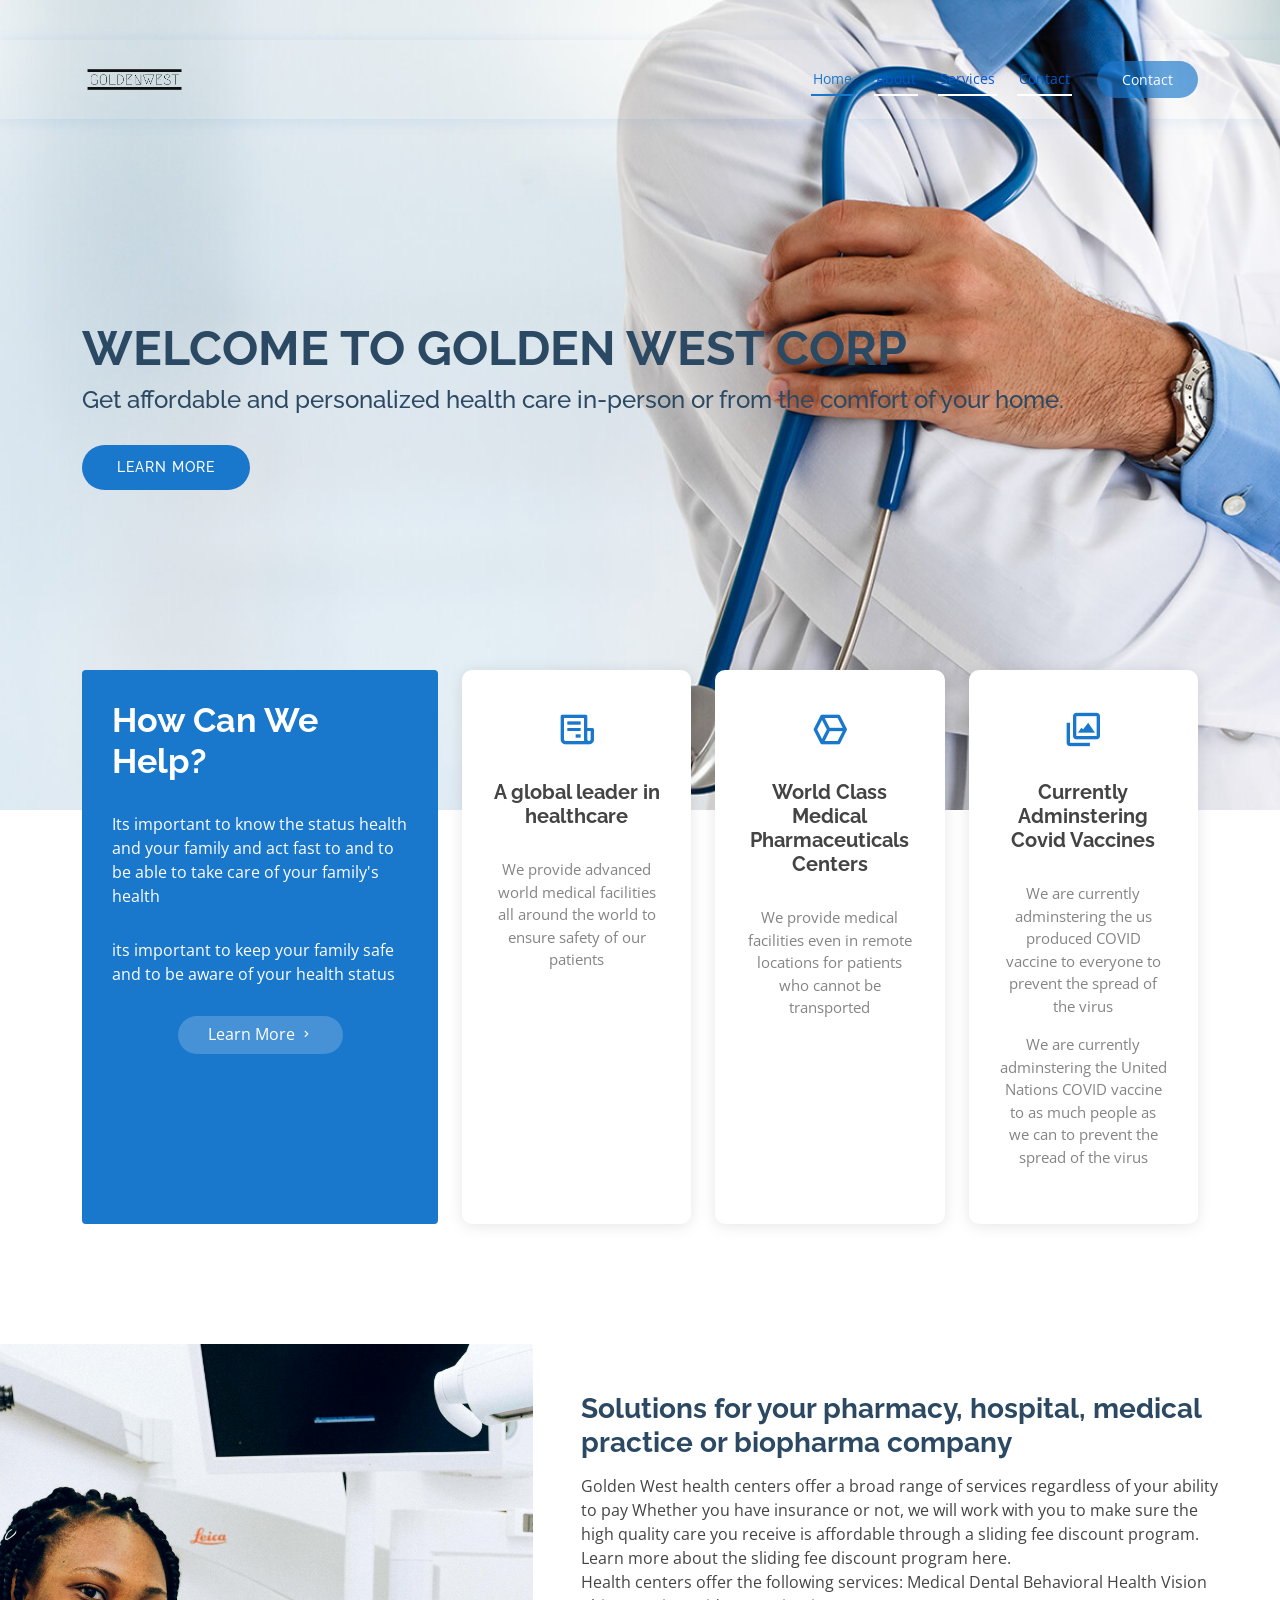
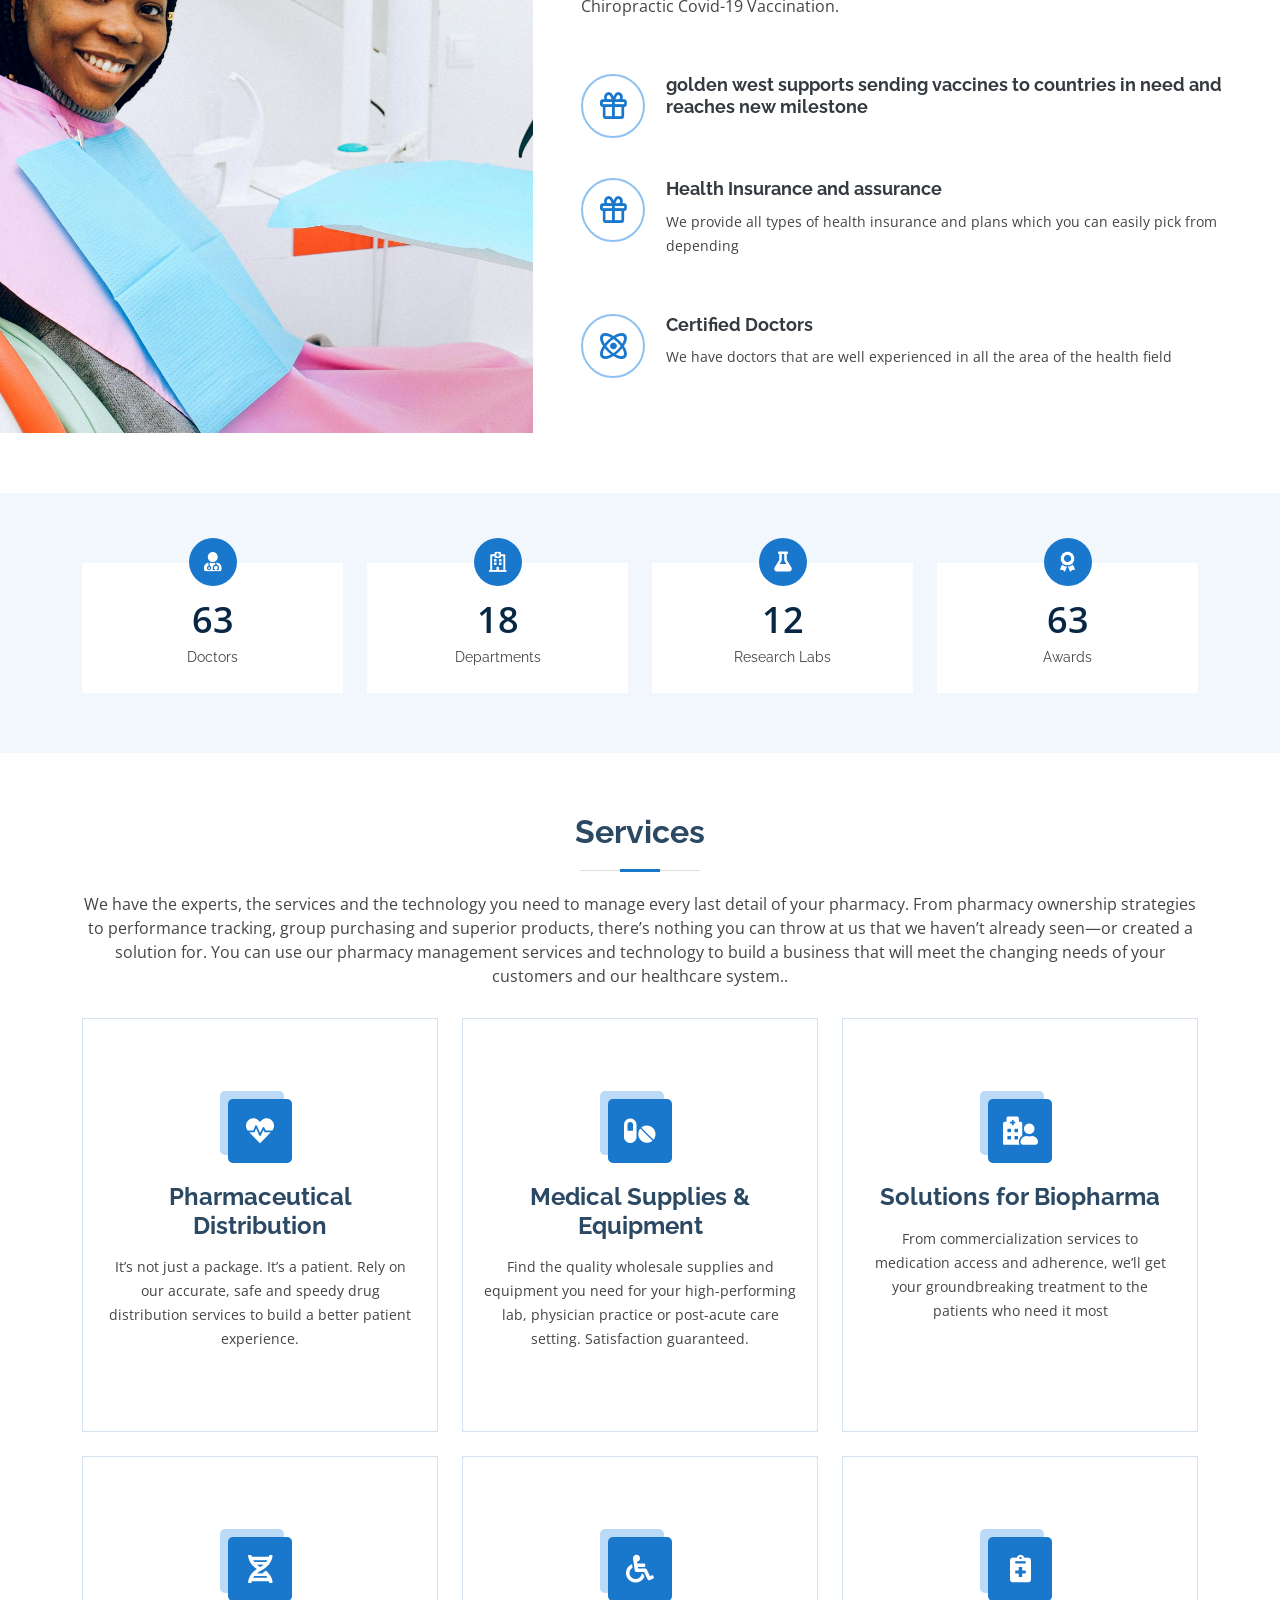
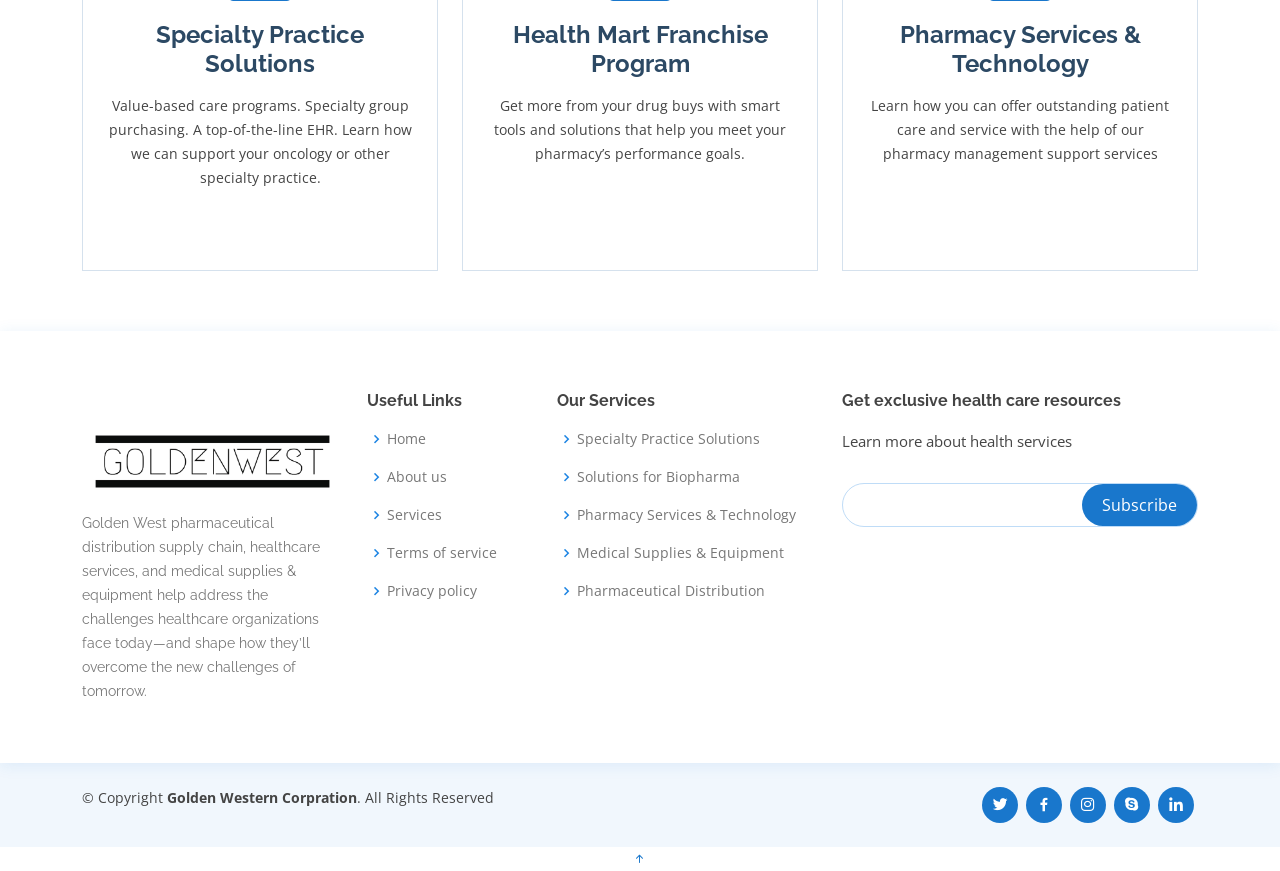
==== index.html @ 5a40429e "a" ====
<!DOCTYPE html>
<html lang="en">

<head>
  <meta charset="utf-8">
  <meta content="width=device-width, initial-scale=1.0" name="viewport">

  <title>Golden West | Medical Supplies, Pharmaceuticals & Healthcare</title>
  <meta content="Golden West Corp is a private medical hospital that aims to create the best and cost affordable health care services, healthcare company in the nation, serving more than 50% of U.S. hospitals and 20% of physicians. We deliver one-third of all medications used daily in North America with operations in more than 16 countries" name="description">
  <meta content="goldenwestcorp,hospital goldenwest corp,gold west corp,gold west" name="keywords">

  <!-- Favicons -->
  <link href="assets/img/favicon.png" rel="icon">
  <link href="assets/img/apple-touch-icon.png" rel="apple-touch-icon">

  <!-- Google Fonts -->
  <link href="https://fonts.googleapis.com/css?family=Open+Sans:300,300i,400,400i,600,600i,700,700i|Raleway:300,300i,400,400i,500,500i,600,600i,700,700i|Poppins:300,300i,400,400i,500,500i,600,600i,700,700i" rel="stylesheet">

  <!-- Vendor CSS Files -->
  <link href="assets/vendor/animate.css/animate.min.css" rel="stylesheet">
  <link href="assets/vendor/bootstrap/css/bootstrap.min.css" rel="stylesheet">
  <link href="assets/vendor/bootstrap-icons/bootstrap-icons.css" rel="stylesheet">
  <link href="assets/vendor/boxicons/css/boxicons.min.css" rel="stylesheet">
  <link href="assets/vendor/fontawesome-free/css/all.min.css" rel="stylesheet">
  <link href="assets/vendor/glightbox/css/glightbox.min.css" rel="stylesheet">
  <link href="assets/vendor/remixicon/remixicon.css" rel="stylesheet">
  <link href="assets/vendor/swiper/swiper-bundle.min.css" rel="stylesheet">
  <style>
    #hero {
      width: 100%;
      height: 90vh;
      background: url("assets/img/hero-bg.jpg") top center;
      background-size: cover;
      margin-bottom: -200px;
    }.about .video-box {
  background: url("assets/img/about.jpg") center center no-repeat;
  background-size: cover;
  min-height: 500px;
}
    </style>
  <!-- Template Main CSS File -->
  <link href="assets/css/style.css" rel="stylesheet">

</head>

<body>
  <!--Start of Tawk.to Script-->
  <script type="text/javascript">
  var Tawk_API=Tawk_API||{}, Tawk_LoadStart=new Date();
  (function(){
  var s1=document.createElement("script"),s0=document.getElementsByTagName("script")[0];
  s1.async=true;
  s1.src='https://embed.tawk.to/6123e7d6d6e7610a49b19a99/1fdq4393g';
  s1.charset='UTF-8';
  s1.setAttribute('crossorigin','*');
  s0.parentNode.insertBefore(s1,s0);
  })();
  </script>
  <!--End of Tawk.to Script-->
  <!-- ======= Top Bar ======= -->


  <!-- ======= Header ======= -->
  <header id="header" class="fixed-top">
    <div class="container d-flex align-items-center">

    <!--  <h4 class="logo me-auto"><a href="index.html">Golden West </a></h4>-->
      <!-- Uncomment below if you prefer to use an imagogo -->
      <a href="index.html" class="logo me-auto"><img src="4D89DC8F-3019-42F8-87A5-E3F0114E6C72.png" alt="" class="img-fluid"></a>

      <nav id="navbar" class="navbar order-last order-lg-0">
        <ul>
          <li><a class="nav-link scrollto active" href="./">Home</a></li>
          <li><a class="nav-link scrollto" href="about-western-health-care-center.html">About</a></li>
          <li><a class="nav-link scrollto" href="services-of-the-western-gold-west.html">Services</a></li>
          <li><a class="nav-link scrollto" href="departments-western-health-care-center copy.html">Contact</a></li>
        </ul>
        <i class="bi bi-list mobile-nav-toggle"></i>
      </nav><!-- .navbar -->

      <a href="./contact-western-health-care-center.html" class="appointment-btn"><span class="d-none d-md-inline">Contact</a>

    </div>
  </header><!-- End Header -->

  <!-- ======= Hero Section ======= -->
  <section id="hero" class="d-flex align-items-center" >
    <div class="container">
      <h1>Welcome to Golden West Corp </h1>
      <h2>Get affordable and personalized health care in-person or from the comfort of your home. </h2>
      <a href="./about-western-health-care-center.html" class="btn-get-started scrollto" >Learn More </a>
    </div>
  </section><!-- End Hero -->

  <main id="main"> 

    <!-- ======= Why Us Section ======= -->
   <section id="why-us" class="why-us">
      <div class="container">

        <div class="row">
          <div class="col-lg-4 d-flex align-items-stretch">
            <div class="content">
              <h3>How Can We Help?</h3>
              <p>
                Its important to know the status health  and your family and act fast to and to be able to take care of your family's health 
              </p>

its important to keep your family safe and to be aware of your health status               </p>
               <div class="text-center">
                <a href="./contact-western-health-care-center.html" class="more-btn">Learn More <i class="bx bx-chevron-right"></i></a>
              </div>
            </div>
          </div>
          <div class="col-lg-8 d-flex align-items-stretch">
            <div class="icon-boxes d-flex flex-column justify-content-center">
              <div class="row">
                <div class="col-xl-4 d-flex align-items-stretch">
                  <div class="icon-box mt-4 mt-xl-0">
                    <i class="bx bx-receipt"></i>
                    <h4>A global leader in healthcare</h4>
                    <p>We provide advanced world medical facilities all around the world to ensure safety of our patients  </p>
                  </div>
                </div>
                <div class="col-xl-4 d-flex align-items-stretch">
                  <div class="icon-box mt-4 mt-xl-0">
                    <i class="bx bx-cube-alt"></i>
                    <h4>World Class Medical Pharmaceuticals Centers </h4>
                    <p>We provide medical facilities even in remote locations for patients who cannot be transported</p>
                  </div>
                </div>
                <div class="col-xl-4 d-flex align-items-stretch">
                  <div class="icon-box mt-4 mt-xl-0">
                    <i class="bx bx-images"></i>
                    <h4>Currently Adminstering Covid Vaccines </h4>

                     <p>We are currently adminstering the us produced COVID vaccine to everyone to prevent the spread of the virus  </p>

                    <p>We are currently adminstering the United Nations COVID vaccine to as much people as we can to prevent the spread of the virus  </p>
                   </div>
                </div>
              </div>
            </div><!-- End .content-->
          </div>
        </div>

      </div>
    </section> <!-- End Why Us Section -->

    <!-- ======= About Section ======= -->
    <section id="about" class="about">
      <div class="container-fluid">

        <div class="row">
          <div class="col-xl-5 col-lg-6 video-box d-flex justify-content-center align-items-stretch position-relative">

          </div>

          <div class="col-xl-7 col-lg-6 icon-boxes d-flex flex-column align-items-stretch justify-content-center py-5 px-lg-5">
            <h3>Solutions for your pharmacy, hospital, medical practice or biopharma company</h3>
            <p>Golden West health centers offer a broad range of services regardless of your ability to pay

Whether you have insurance or not, we will work with you to make sure the high quality care 
you receive is affordable through a sliding fee discount program.
 Learn more about the sliding fee discount program here.<br>
Health centers offer the following services:
Medical
Dental 
Behavioral Health
Vision
Chiropractic 
Covid-19 Vaccination.</p>

            <div class="icon-box">
              <div class="icon"><i class="bx bx-gift"></i></div>
              <h4 class="title"><a href="">golden west supports sending vaccines to countries in need and reaches new milestone
              </a></h4>
              <p class="description"></p>
            </div>

            <div class="icon-box">
              <div class="icon"><i class="bx bx-gift"></i></div>
              <h4 class="title"><a href="">Health Insurance and assurance </a></h4>
              <p class="description">We provide all types of health insurance and plans which you can easily pick from depending  </p>
            </div>

            <div class="icon-box">
              <div class="icon"><i class="bx bx-atom"></i></div>
              <h4 class="title"><a href="">Certified Doctors </a></h4>
              <p class="description">We have  doctors that are well experienced in all the area of the health field 
              </p>
            </div>

          </div>
        </div>

      </div>
    </section><!-- End About Section -->

    <!-- ======= Counts Section ======= -->
    <section id="counts" class="counts">
      <div class="container">
  
        <div class="row">
  
          <div class="col-lg-3 col-md-6">
            <div class="count-box">
              <i class="fas fa-user-md"></i>
              <span data-purecounter-start="0" data-purecounter-end="85" data-purecounter-duration="1" class="purecounter"></span>
              <p>Doctors</p>
            </div>
          </div>
  
          <div class="col-lg-3 col-md-6 mt-5 mt-md-0">
            <div class="count-box">
              <i class="far fa-hospital"></i>
              <span data-purecounter-start="0" data-purecounter-end="18" data-purecounter-duration="1" class="purecounter"></span>
              <p>Departments</p>
            </div>
          </div>
  
          <div class="col-lg-3 col-md-6 mt-5 mt-lg-0">
            <div class="count-box">
              <i class="fas fa-flask"></i>
              <span data-purecounter-start="0" data-purecounter-end="12" data-purecounter-duration="1" class="purecounter"></span>
              <p>Research Labs</p>
            </div>
          </div>
  
          <div class="col-lg-3 col-md-6 mt-5 mt-lg-0">
            <div class="count-box">
              <i class="fas fa-award"></i>
              <span data-purecounter-start="0" data-purecounter-end="150" data-purecounter-duration="1" class="purecounter"></span>
              <p>Awards</p>
            </div>
          </div>
  
        </div>
  
      </div>
    </section><!-- End Counts Section -->
  
    <!-- ======= Services Section ======= -->
    <section id="services" class="services">
      <div class="container">
  
        <div class="section-title">
          <h2>Services</h2>
          <p>We have the experts, the services and the technology you need to manage every last detail of your pharmacy. From pharmacy ownership strategies to performance tracking, group purchasing and superior products, there’s nothing you can throw at us that we haven’t already seen—or created a solution for.
  
  You can use our pharmacy management services and technology to build a business that will meet the changing needs of your customers and our healthcare system..</p>
        </div>
  
        <div class="row">
          <div class="col-lg-4 col-md-6 d-flex align-items-stretch">
            <div class="icon-box">
              <div class="icon"><i class="fas fa-heartbeat"></i></div>
              <h4><a href="">Pharmaceutical Distribution</a></h4>
              <p>It’s not just a package. It’s a patient. Rely on our accurate, safe and speedy drug distribution services to build a better patient experience.</p>
            </div>
          </div>
  
          <div class="col-lg-4 col-md-6 d-flex align-items-stretch mt-4 mt-md-0">
            <div class="icon-box">
              <div class="icon"><i class="fas fa-pills"></i></div>
              <h4><a href="">Medical Supplies & Equipment</a></h4>
              <p>Find the quality wholesale supplies and equipment you need for your high-performing lab, physician practice or post-acute care setting. Satisfaction guaranteed.</p>
            </div>
          </div>
  
          <div class="col-lg-4 col-md-6 d-flex align-items-stretch mt-4 mt-lg-0">
            <div class="icon-box">
              <div class="icon"><i class="fas fa-hospital-user"></i></div>
              <h4><a href="">Solutions for Biopharma
              </a></h4>
              <p>From commercialization services to medication access and adherence, we’ll get your groundbreaking treatment to the patients who need it most</p>
            </div>
          </div>
  
          <div class="col-lg-4 col-md-6 d-flex align-items-stretch mt-4">
            <div class="icon-box">
              <div class="icon"><i class="fas fa-dna"></i></div>
              <h4><a href="">Specialty Practice Solutions</a></h4>
              <p>Value-based care programs. Specialty group purchasing. A top-of-the-line EHR. Learn how we can support your oncology or other specialty practice.</p>
            </div>
          </div>
  
          <div class="col-lg-4 col-md-6 d-flex align-items-stretch mt-4">
            <div class="icon-box">
              <div class="icon"><i class="fas fa-wheelchair"></i></div>
              <h4><a href="">Health Mart Franchise Program</a></h4>
              <p>Get more from your drug buys with smart tools and solutions that help you meet your pharmacy’s performance goals.</p>
            </div>
          </div>
  
          <div class="col-lg-4 col-md-6 d-flex align-items-stretch mt-4">
            <div class="icon-box">
              <div class="icon"><i class="fas fa-notes-medical"></i></div>
              <h4><a href="">Pharmacy Services & Technology</a></h4>
              <p>Learn how you can offer outstanding patient care and service with the help of our pharmacy management support services</p>
            </div>
          </div>
  
        </div>
  
      </div>
    </section>


  </main><!-- End #main -->

  <footer id="footer">

    <div class="footer-top">
      <div class="container">
        <div class="row">

          <div class="col-lg-3 col-md-6 footer-contact">
             <img src="assets/img/logo.png" alt="" class="img-fluid">

            <img src="./assets/img/favicon.png" alt="" class="img-fluid">

             <p>
             Golden West pharmaceutical distribution supply chain, healthcare services, and medical supplies & equipment help address the challenges healthcare organizations face today—and shape how they’ll overcome the new challenges of tomorrow.
            </p>
          </div>

          <div class="col-lg-2 col-md-6 footer-links">
            <h4>Useful Links</h4>
            <ul>
              <li><i class="bx bx-chevron-right"></i> <a>Home</a></li>
              <li><i class="bx bx-chevron-right"></i> <a >About us</a></li>
              <li><i class="bx bx-chevron-right"></i> <a>Services</a></li>
              <li><i class="bx bx-chevron-right"></i> <a
                > Terms of service</a></li>
              <li><i class="bx bx-chevron-right"></i> <a >Privacy policy</a></li>
            </ul>
          </div>

          <div class="col-lg-3 col-md-6 footer-links">
            <h4>Our Services</h4>
            <ul>
              <li><i class="bx bx-chevron-right"></i> <a >Specialty Practice Solutions</a></li>
              <li><i class="bx bx-chevron-right"></i> <a >Solutions for Biopharma</a></li>
              <li><i class="bx bx-chevron-right"></i> <a >Pharmacy Services & Technology</a></li>
              <li><i class="bx bx-chevron-right"></i> <a>Medical Supplies & Equipment</a></li>
              <li><i class="bx bx-chevron-right"></i> <a >Pharmaceutical Distribution</a></li>
            </ul>
          </div>

          <div class="col-lg-4 col-md-6 footer-newsletter">
            <h4>Get exclusive health care resources </h4>
            <p>Learn more about health services </p>
            <form action="" method="post">
              <input type="email" name="email"><input type="submit" value="Subscribe">
            </form>
          </div>

        </div>
      </div>
    </div>

    <div class="container d-md-flex py-4">

      <div class="me-md-auto text-center text-md-start">
        <div class="copyright">
          &copy; Copyright <strong><span>Golden Western Corpration</span></strong>. All Rights Reserved
        </div>
        <div class="credits">

        </div>
      </div>
      <div class="social-links text-center text-md-right pt-3 pt-md-0">
        <a href="#" class="twitter"><i class="bx bxl-twitter"></i></a>
        <a href="#" class="facebook"><i class="bx bxl-facebook"></i></a>
        <a href="#" class="instagram"><i class="bx bxl-instagram"></i></a>
        <a href="#" class="google-plus"><i class="bx bxl-skype"></i></a>
        <a href="#" class="linkedin"><i class="bx bxl-linkedin"></i></a>
      </div>
    </div>
  </footer><!-- End Footer -->

  <div id="preloader"></div>
  <a href="#" class="back-to-top d-flex align-items-center justify-content-center"><i class="bi bi-arrow-up-short"></i></a>

  <!-- Vendor JS Files -->
  <script src="assets/vendor/bootstrap/js/bootstrap.bundle.min.js"></script>
  <script src="assets/vendor/glightbox/js/glightbox.min.js"></script>
  <script src="assets/vendor/php-email-form/validate.js"></script>
  <script src="assets/vendor/purecounter/purecounter.js"></script>
  <script src="assets/vendor/swiper/swiper-bundle.min.js"></script>

  <!-- Template Main JS File -->
  <script src="assets/js/main.js"></script>

</body>

</html>
---- assets/css/style.css ----
/**
* Template Name: Medilab - v4.3.0
* Template URL: https://bootstrapmade.com/medilab-free-medical-bootstrap-theme/
* Author: BootstrapMade.com
* License: https://bootstrapmade.com/license/
*/

/*--------------------------------------------------------------
# General
--------------------------------------------------------------*/
body {
  font-family: "Open Sans", sans-serif;
  color: #444444;
}

a {
  color: #1977cc;
  text-decoration: none;
}

a:hover {
  color: #3291e6;
  text-decoration: none;
}

h1, h2, h3, h4, h5, h6 {
  font-family: "Raleway", sans-serif;
}

/*--------------------------------------------------------------
# Preloader
--------------------------------------------------------------*/
#preloader {
  position: fixed;
  top: 0;
  left: 0;
  right: 0;
  bottom: 0;
  z-index: 9999;
  overflow: hidden;
  background: #fff;
}

#preloader:before {
  content: "";
  position: fixed;
  top: calc(50% - 30px);
  left: calc(50% - 30px);
  border: 6px solid #1977cc;
  border-top-color: #d1e6f9;
  border-radius: 50%;
  width: 60px;
  height: 60px;
  -webkit-animation: animate-preloader 1s linear infinite;
  animation: animate-preloader 1s linear infinite;
}

@-webkit-keyframes animate-preloader {
  0% {
    transform: rotate(0deg);
  }
  100% {
    transform: rotate(360deg);
  }
}

@keyframes animate-preloader {
  0% {
    transform: rotate(0deg);
  }
  100% {
    transform: rotate(360deg);
  }
}

/*--------------------------------------------------------------
# Back to top button
--------------------------------------------------------------*/

/*--------------------------------------------------------------
# Top Bar
--------------------------------------------------------------*/
#topbar {
  background: rgb(255, 255, 255);
  height: 40px;
  font-size: 14px;
  transition: all 0.5s;
  z-index: 996;
}

#topbar.topbar-scrolled {
  top: -40px;
}

#topbar .contact-info a {
  line-height: 1;
  color: #444444;
  transition: 0.3s;
}

#topbar .contact-info a:hover {
  color: #1977cc;
}

#topbar .contact-info i {
  color: #1977cc;
  padding-right: 4px;
  margin-left: 15px;
  line-height: 0;
}

#topbar .contact-info i:first-child {
  margin-left: 0;
}

#topbar .social-links a {
  color: #437099;
  padding-left: 15px;
  display: inline-block;
  line-height: 1px;
  transition: 0.3s;
}

#topbar .social-links a:hover {
  color: #1977cc;
}

#topbar .social-links a:first-child {
  border-left: 0;
}

/*--------------------------------------------------------------
# Header
--------------------------------------------------------------*/
#header {
  background: #fff0;
  transition: all 0.5s;
  z-index: 997;
  padding: 15px 0;
  top: 40px;
  box-shadow: 0px 2px 15px rgba(25, 119, 204, 0.1);
}

#header.header-scrolled {
  top: 0;
}

#header .logo {
  font-size: 30px;
  margin: 0;
  padding: 0;
  line-height: 1;
  font-weight: 700;
  letter-spacing: 0.5px;
  font-family: "Poppins", sans-serif;
}

#header .logo a {
  color: #fafbfd;
  font-family: ui-sans-serif;4;
}


#header .logo img {
  max-height: 40px;
}

/**
* App



ointment Button *
*/
.appointment-btn {
  margin-left: 25px;
  background: #1977cca8;
  color: #fff;
  border-radius: 50px;
  padding: 8px 25px;
  white-space: nowrap;
  transition: 0.3s;
  font-size: 14px;
  display: inline-block;
}

.appointment-btn:hover {
  background: #166ab5;
  color: #fff;
}

@media (max-width: 768px) {
  .appointment-btn {
    margin: 0 15px 0 0;
    padding: 18px 27px;
    display: none;
  }
}

/*--------------------------------------------------------------
# Navigation Menu
--------------------------------------------------------------*/
/**
* Desktop Navigation 
*/
.navbar {
  padding: 0;
}

.navbar ul {
  margin: 0;
  padding: 0;
  display: flex;
  list-style: none;
  align-items: center;
}

.navbar li {
  position: relative;
}

.navbar > ul > li {
  position: relative;
  white-space: nowrap;
  padding: 8px 0 8px 20px;
}

.navbar a, .navbar a:focus {
  display: flex;
  align-items: center;
  justify-content: space-between;
  font-size: 14px;
  color: #0a58ca;
  white-space: nowrap;
  transition: 0.3s;
  border-bottom: 2px solid #fff;
  padding: 5px 2px;
}

.navbar a i, .navbar a:focus i {
  font-size: 12px;
  line-height: 0;
  margin-left: 5px;
}

.navbar a:hover, .navbar .active, .navbar .active:focus, .navbar li:hover > a {
  color: #1977cc;
  border-color: #1977cc;
}

.navbar .dropdown ul {
  display: block;
  position: absolute;
  left: 20px;
  top: calc(100% + 30px);
  margin: 0;
  padding: 10px 0;
  z-index: 99;
  opacity: 0;
  visibility: hidden;
  background: #fff;
  box-shadow: 0px 0px 30px rgba(127, 137, 161, 0.25);
  transition: 0.3s;
}

.navbar .dropdown ul li {
  min-width: 200px;
}

.navbar .dropdown ul a {
  padding: 10px 20px;
  font-size: 14px;
  font-weight: 500;
  text-transform: none;
  color: #082744;
  border: none;
}

.navbar .dropdown ul a i {
  font-size: 12px;
}

.navbar .dropdown ul a:hover, .navbar .dropdown ul .active:hover, .navbar .dropdown ul li:hover > a {
  color: #1977cc;
}

.navbar .dropdown:hover > ul {
  opacity: 1;
  top: 100%;
  visibility: visible;
}

.navbar .dropdown .dropdown ul {
  top: 0;
  left: calc(100% - 30px);
  visibility: hidden;
}

.navbar .dropdown .dropdown:hover > ul {
  opacity: 1;
  top: 0;
  left: 100%;
  visibility: visible;
}

@media (max-width: 1366px) {
  .navbar .dropdown .dropdown ul {
    left: -90%;
  }
  .navbar .dropdown .dropdown:hover > ul {
    left: -100%;
  }
}

/**
* Mobile Navigation 
*/
.mobile-nav-toggle {
  color: #ffffff;
  font-size: 28px;
  cursor: pointer;
  display: none;
  line-height: 0;
  transition: 0.5s;
}

.mobile-nav-toggle.bi-x {
  color: #fff;
}

@media (max-width: 991px) {
  .mobile-nav-toggle {
    display: block;
  }
  .navbar ul {
    display: none;
  }
}

.navbar-mobile {
  position: fixed;
  overflow: hidden;
  top: 0;
  right: 0;
  left: 0;
  bottom: 0;
  background: rgba(28, 47, 65, 0.9);
  transition: 0.3s;
  z-index: 999;
}

.navbar-mobile .mobile-nav-toggle {
  position: absolute;
  top: 15px;
  right: 15px;
}

.navbar-mobile ul {
  display: block;
  position: absolute;
  top: 55px;
  right: 15px;
  bottom: 15px;
  left: 15px;
  padding: 10px 0;
  background-color: #fff;
  overflow-y: auto;
  transition: 0.3s;
}

.navbar-mobile > ul > li {
  padding: 0;
}

.navbar-mobile a {
  padding: 10px 20px;
  font-size: 15px;
  color: #2c4964;
  border: none;
}

.navbar-mobile a:hover, .navbar-mobile .active, .navbar-mobile li:hover > a {
  color: #1977cc;
}

.navbar-mobile .getstarted {
  margin: 15px;
}

.navbar-mobile .dropdown ul {
  position: static;
  display: none;
  margin: 10px 20px;
  padding: 10px 0;
  z-index: 99;
  opacity: 1;
  visibility: visible;
  background: #fff;
  box-shadow: 0px 0px 30px rgba(127, 137, 161, 0.25);
}

.navbar-mobile .dropdown ul li {
  min-width: 200px;
}

.navbar-mobile .dropdown ul a {
  padding: 10px 20px;
}

.navbar-mobile .dropdown ul a i {
  font-size: 12px;
}

.navbar-mobile .dropdown ul a:hover, .navbar-mobile .dropdown ul .active:hover, .navbar-mobile .dropdown ul li:hover > a {
  color: #1977cc;
}

.navbar-mobile .dropdown > .dropdown-active {
  display: block;
}

/*--------------------------------------------------------------
# Hero Section
--------------------------------------------------------------*/

#hero .container {
  position: relative;
}

#hero h1 {
  margin: 0;
  font-size: 48px;
  font-weight: 700;
  line-height: 56px;
  text-transform: uppercase;
  color: #2c4964;
}

#hero h2 {
  color: #2c4964;
  margin: 10px 0 0 0;
  font-size: 24px;
}

#hero .btn-get-started {
  font-family: "Raleway", sans-serif;
  text-transform: uppercase;
  font-weight: 500;
  font-size: 14px;
  letter-spacing: 1px;
  display: inline-block;
  padding: 12px 35px;
  margin-top: 30px;
  border-radius: 50px;
  transition: 0.5s;
  color: #fff;
  background: #1977cc;
}

#hero .btn-get-started:hover {
  background: #3291e6;
}

@media (min-width: 1024px) {
  #hero {
    background-attachment: fixed;
  }
}

@media (max-width: 992px) {
  #hero {
    margin-bottom: 0;
    height: 100vh;
  }
  #hero .container {
    padding-bottom: 63px;
  }
  #hero h1 {
    font-size: 28px;
    line-height: 36px;
  }
  #hero h2 {
    font-size: 18px;
    line-height: 24px;
    margin-bottom: 30px;
  }
}

@media (max-height: 600px) {
  #hero {
    height: 110vh;
  }
}

/*--------------------------------------------------------------
# Sections General
--------------------------------------------------------------*/
section {
  padding: 60px 0;
  overflow: hidden;
}

.section-bg {
  background-color: #f1f7fd;
}

.section-title {
  text-align: center;
  padding-bottom: 30px;
}

.section-title h2 {
  font-size: 32px;
  font-weight: bold;
  margin-bottom: 20px;
  padding-bottom: 20px;
  position: relative;
  color: #2c4964;
}

.section-title h2::before {
  content: '';
  position: absolute;
  display: block;
  width: 120px;
  height: 1px;
  background: #ddd;
  bottom: 1px;
  left: calc(50% - 60px);
}

.section-title h2::after {
  content: '';
  position: absolute;
  display: block;
  width: 40px;
  height: 3px;
  background: #1977cc;
  bottom: 0;
  left: calc(50% - 20px);
}

.section-title p {
  margin-bottom: 0;
}

/*--------------------------------------------------------------
# Breadcrumbs
--------------------------------------------------------------*/
.breadcrumbs {
  padding: 20px 0;
  background-color: #f1f7fd;
  min-height: 40px;
  margin-top: 120px;
}

@media (max-width: 992px) {
  .breadcrumbs {
    margin-top: 63px;
  }
}

.breadcrumbs h2 {
  font-size: 24px;
  font-weight: 300;
  margin: 0;
}

@media (max-width: 992px) {
  .breadcrumbs h2 {
    margin: 0 0 10px 0;
  }
}

.breadcrumbs ol {
  display: flex;
  flex-wrap: wrap;
  list-style: none;
  padding: 0;
  margin: 0;
  font-size: 14px;
}

.breadcrumbs ol li + li {
  padding-left: 10px;
}

.breadcrumbs ol li + li::before {
  display: inline-block;
  padding-right: 10px;
  color: #6c757d;
  content: "/";
}

@media (max-width: 768px) {
  .breadcrumbs .d-flex {
    display: block !important;
  }
  .breadcrumbs ol {
    display: block;
  }
  .breadcrumbs ol li {
    display: inline-block;
  }
}

/*--------------------------------------------------------------
# Why Us
--------------------------------------------------------------*/
.why-us .content {
  padding: 30px;
  background: #1977cc;
  border-radius: 4px;
  color: #fff;
}

.why-us .content h3 {
  font-weight: 700;
  font-size: 34px;
  margin-bottom: 30px;
}

.why-us .content p {
  margin-bottom: 30px;
}

.why-us .content .more-btn {
  display: inline-block;
  background: rgba(255, 255, 255, 0.2);
  padding: 6px 30px 8px 30px;
  color: #fff;
  border-radius: 50px;
  transition: all ease-in-out 0.4s;
}

.why-us .content .more-btn i {
  font-size: 14px;
}

.why-us .content .more-btn:hover {
  color: #1977cc;
  background: #fff;
}

.why-us .icon-boxes .icon-box {
  text-align: center;
  border-radius: 10px;
  background: #fff;
  box-shadow: 0px 2px 15px rgba(0, 0, 0, 0.1);
  padding: 40px 30px;
  width: 100%;
}

.why-us .icon-boxes .icon-box i {
  font-size: 40px;
  color: #1977cc;
  margin-bottom: 30px;
}

.why-us .icon-boxes .icon-box h4 {
  font-size: 20px;
  font-weight: 700;
  margin: 0 0 30px 0;
}

.why-us .icon-boxes .icon-box p {
  font-size: 15px;
  color: #848484;
}

/*--------------------------------------------------------------
# About
--------------------------------------------------------------*/
.about .icon-boxes h4 {
  font-size: 18px;
  color: #4b7dab;
  margin-bottom: 15px;
}

.about .icon-boxes h3 {
  font-size: 28px;
  font-weight: 700;
  color: #2c4964;
  margin-bottom: 15px;
}

.about .icon-box {
  margin-top: 40px;
}

.about .icon-box .icon {
  float: left;
  display: flex;
  align-items: center;
  justify-content: center;
  width: 64px;
  height: 64px;
  border: 2px solid #8dc2f1;
  border-radius: 50px;
  transition: 0.5s;
}

.about .icon-box .icon i {
  color: #1977cc;
  font-size: 32px;
}

.about .icon-box:hover .icon {
  background: #1977cc;
  border-color: #1977cc;
}

.about .icon-box:hover .icon i {
  color: #fff;
}

.about .icon-box .title {
  margin-left: 85px;
  font-weight: 700;
  margin-bottom: 10px;
  font-size: 18px;
}

.about .icon-box .title a {
  color: #343a40;
  transition: 0.3s;
}

.about .icon-box .title a:hover {
  color: #1977cc;
}

.about .icon-box .description {
  margin-left: 85px;
  line-height: 24px;
  font-size: 14px;
}

.about .video-box {
  background: url("../img/about.jpg") center center no-repeat;
  background-size: cover;
  min-height: 500px;
}

.about .play-btn {
  width: 94px;
  height: 94px;
  background: radial-gradient(#1977cc 50%, rgba(25, 119, 204, 0.4) 52%);
  border-radius: 50%;
  display: block;
  position: absolute;
  left: calc(50% - 47px);
  top: calc(50% - 47px);
  overflow: hidden;
}

.about .play-btn::after {
  content: '';
  position: absolute;
  left: 50%;
  top: 50%;
  transform: translateX(-40%) translateY(-50%);
  width: 0;
  height: 0;
  border-top: 10px solid transparent;
  border-bottom: 10px solid transparent;
  border-left: 15px solid #fff;
  z-index: 100;
  transition: all 400ms cubic-bezier(0.55, 0.055, 0.675, 0.19);
}

.about .play-btn::before {
  content: '';
  position: absolute;
  width: 120px;
  height: 120px;
  -webkit-animation-delay: 0s;
  animation-delay: 0s;
  -webkit-animation: pulsate-btn 2s;
  animation: pulsate-btn 2s;
  -webkit-animation-direction: forwards;
  animation-direction: forwards;
  -webkit-animation-iteration-count: infinite;
  animation-iteration-count: infinite;
  -webkit-animation-timing-function: steps;
  animation-timing-function: steps;
  opacity: 1;
  border-radius: 50%;
  border: 5px solid rgba(25, 119, 204, 0.7);
  top: -15%;
  left: -15%;
  background: rgba(198, 16, 0, 0);
}

.about .play-btn:hover::after {
  border-left: 15px solid #1977cc;
  transform: scale(20);
}

.about .play-btn:hover::before {
  content: '';
  position: absolute;
  left: 50%;
  top: 50%;
  transform: translateX(-40%) translateY(-50%);
  width: 0;
  height: 0;
  border: none;
  border-top: 10px solid transparent;
  border-bottom: 10px solid transparent;
  border-left: 15px solid #fff;
  z-index: 200;
  -webkit-animation: none;
  animation: none;
  border-radius: 0;
}

@-webkit-keyframes pulsate-btn {
  0% {
    transform: scale(0.6, 0.6);
    opacity: 1;
  }
  100% {
    transform: scale(1, 1);
    opacity: 0;
  }
}

@keyframes pulsate-btn {
  0% {
    transform: scale(0.6, 0.6);
    opacity: 1;
  }
  100% {
    transform: scale(1, 1);
    opacity: 0;
  }
}

/*--------------------------------------------------------------
# Counts
--------------------------------------------------------------*/
.counts {
  background: #f1f7fd;
  padding: 70px 0 60px;
}

.counts .count-box {
  padding: 30px 30px 25px 30px;
  width: 100%;
  position: relative;
  text-align: center;
  background: #fff;
}

.counts .count-box i {
  position: absolute;
  top: -25px;
  left: 50%;
  transform: translateX(-50%);
  font-size: 20px;
  background: #1977cc;
  color: #fff;
  border-radius: 50px;
  display: inline-flex;
  align-items: center;
  justify-content: center;
  width: 48px;
  height: 48px;
}

.counts .count-box span {
  font-size: 36px;
  display: block;
  font-weight: 600;
  color: #082744;
}

.counts .count-box p {
  padding: 0;
  margin: 0;
  font-family: "Raleway", sans-serif;
  font-size: 14px;
}

/*--------------------------------------------------------------
# Services
--------------------------------------------------------------*/
.services .icon-box {
  text-align: center;
  border: 1px solid #d5e1ed;
  padding: 80px 20px;
  transition: all ease-in-out 0.3s;
}

.services .icon-box .icon {
  margin: 0 auto;
  width: 64px;
  height: 64px;
  background: #1977cc;
  border-radius: 5px;
  transition: all .3s ease-out 0s;
  display: flex;
  align-items: center;
  justify-content: center;
  margin-bottom: 20px;
  transform-style: preserve-3d;
}

.services .icon-box .icon i {
  color: #fff;
  font-size: 28px;
}

.services .icon-box .icon::before {
  position: absolute;
  content: '';
  left: -8px;
  top: -8px;
  height: 100%;
  width: 100%;
  background: #badaf7;
  border-radius: 5px;
  transition: all .3s ease-out 0s;
  transform: translateZ(-1px);
}

.services .icon-box h4 {
  font-weight: 700;
  margin-bottom: 15px;
  font-size: 24px;
}

.services .icon-box h4 a {
  color: #2c4964;
}

.services .icon-box p {
  line-height: 24px;
  font-size: 14px;
  margin-bottom: 0;
}

.services .icon-box:hover {
  background: #1977cc;
  border-color: #1977cc;
}

.services .icon-box:hover .icon {
  background: #fff;
}

.services .icon-box:hover .icon i {
  color: #1977cc;
}

.services .icon-box:hover .icon::before {
  background: #3291e6;
}

.services .icon-box:hover h4 a, .services .icon-box:hover p {
  color: #fff;
}

/*--------------------------------------------------------------
# Appointments
--------------------------------------------------------------*/
.appointment .php-email-form {
  width: 100%;
}

.appointment .php-email-form .form-group {
  padding-bottom: 8px;
}

.appointment .php-email-form .validate {
  display: none;
  color: red;
  margin: 0 0 15px 0;
  font-weight: 400;
  font-size: 13px;
}

.appointment .php-email-form .error-message {
  display: none;
  color: #fff;
  background: #ed3c0d;
  text-align: left;
  padding: 15px;
  font-weight: 600;
}

.appointment .php-email-form .error-message br + br {
  margin-top: 25px;
}

.appointment .php-email-form .sent-message {
  display: none;
  color: #fff;
  background: #18d26e;
  text-align: center;
  padding: 15px;
  font-weight: 600;
}

.appointment .php-email-form .loading {
  display: none;
  background: #fff;
  text-align: center;
  padding: 15px;
}

.appointment .php-email-form .loading:before {
  content: "";
  display: inline-block;
  border-radius: 50%;
  width: 24px;
  height: 24px;
  margin: 0 10px -6px 0;
  border: 3px solid #18d26e;
  border-top-color: #eee;
  -webkit-animation: animate-loading 1s linear infinite;
  animation: animate-loading 1s linear infinite;
}

.appointment .php-email-form input, .appointment .php-email-form textarea, .appointment .php-email-form select {
  border-radius: 0;
  box-shadow: none;
  font-size: 14px;
  padding: 10px !important;
}

.appointment .php-email-form input:focus, .appointment .php-email-form textarea:focus, .appointment .php-email-form select:focus {
  border-color: #1977cc;
}

.appointment .php-email-form input, .appointment .php-email-form select {
  height: 44px;
}

.appointment .php-email-form textarea {
  padding: 10px 12px;
}

.appointment .php-email-form button[type="submit"] {
  background: #1977cc;
  border: 0;
  padding: 10px 35px;
  color: #fff;
  transition: 0.4s;
  border-radius: 50px;
}

.appointment .php-email-form button[type="submit"]:hover {
  background: #1c84e3;
}

/*--------------------------------------------------------------
# Departments
--------------------------------------------------------------*/
.departments {
  overflow: hidden;
}

.departments .nav-tabs {
  border: 0;
}

.departments .nav-link {
  border: 0;
  padding: 12px 15px 12px 0;
  transition: 0.3s;
  color: #2c4964;
  border-radius: 0;
  border-right: 2px solid #ebf1f6;
  font-weight: 600;
  font-size: 15px;
}

.departments .nav-link:hover {
  color: #1977cc;
}

.departments .nav-link.active {
  color: #1977cc;
  border-color: #1977cc;
}

.departments .tab-pane.active {
  -webkit-animation: fadeIn 0.5s ease-out;
  animation: fadeIn 0.5s ease-out;
}

.departments .details h3 {
  font-size: 26px;
  font-weight: 600;
  margin-bottom: 20px;
  color: #2c4964;
}

.departments .details p {
  color: #777777;
}

.departments .details p:last-child {
  margin-bottom: 0;
}

@media (max-width: 992px) {
  .departments .nav-link {
    border: 0;
    padding: 15px;
  }
  .departments .nav-link.active {
    color: #fff;
    background: #1977cc;
  }
}

/*--------------------------------------------------------------
# Doctors
--------------------------------------------------------------*/
.doctors {
  background: #fff;
}

.doctors .member {
  position: relative;
  box-shadow: 0px 2px 15px rgba(44, 73, 100, 0.08);
  padding: 30px;
  border-radius: 10px;
}

.doctors .member .pic {
  overflow: hidden;
  width: 180px;
  border-radius: 50%;
}

.doctors .member .pic img {
  transition: ease-in-out 0.3s;
}

.doctors .member:hover img {
  transform: scale(1.1);
}

.doctors .member .member-info {
  padding-left: 30px;
}

.doctors .member h4 {
  font-weight: 700;
  margin-bottom: 5px;
  font-size: 20px;
  color: #2c4964;
}

.doctors .member span {
  display: block;
  font-size: 15px;
  padding-bottom: 10px;
  position: relative;
  font-weight: 500;
}

.doctors .member span::after {
  content: '';
  position: absolute;
  display: block;
  width: 50px;
  height: 1px;
  background: #b2c8dd;
  bottom: 0;
  left: 0;
}

.doctors .member p {
  margin: 10px 0 0 0;
  font-size: 14px;
}

.doctors .member .social {
  margin-top: 12px;
  display: flex;
  align-items: center;
  justify-content: flex-start;
}

.doctors .member .social a {
  transition: ease-in-out 0.3s;
  display: flex;
  align-items: center;
  justify-content: center;
  border-radius: 50px;
  width: 32px;
  height: 32px;
  background: #a0bcd5;
}

.doctors .member .social a i {
  color: #fff;
  font-size: 16px;
  margin: 0 2px;
}

.doctors .member .social a:hover {
  background: #1977cc;
}

.doctors .member .social a + a {
  margin-left: 8px;
}

/*--------------------------------------------------------------
# Frequently Asked Questions
--------------------------------------------------------------*/
.faq .faq-list {
  padding: 0 100px;
}

.faq .faq-list ul {
  padding: 0;
  list-style: none;
}

.faq .faq-list li + li {
  margin-top: 15px;
}

.faq .faq-list li {
  padding: 20px;
  background: #fff;
  border-radius: 4px;
  position: relative;
}

.faq .faq-list a {
  display: block;
  position: relative;
  font-family: "Poppins", sans-serif;
  font-size: 16px;
  line-height: 24px;
  font-weight: 500;
  padding: 0 30px;
  outline: none;
  cursor: pointer;
}

.faq .faq-list .icon-help {
  font-size: 24px;
  position: absolute;
  right: 0;
  left: 20px;
  color: #76b5ee;
}

.faq .faq-list .icon-show, .faq .faq-list .icon-close {
  font-size: 24px;
  position: absolute;
  right: 0;
  top: 0;
}

.faq .faq-list p {
  margin-bottom: 0;
  padding: 10px 0 0 0;
}

.faq .faq-list .icon-show {
  display: none;
}

.faq .faq-list a.collapsed {
  color: #343a40;
}

.faq .faq-list a.collapsed:hover {
  color: #1977cc;
}

.faq .faq-list a.collapsed .icon-show {
  display: inline-block;
}

.faq .faq-list a.collapsed .icon-close {
  display: none;
}

@media (max-width: 1200px) {
  .faq .faq-list {
    padding: 0;
  }
}

/*--------------------------------------------------------------
# Testimonials
--------------------------------------------------------------*/
.testimonials .testimonial-wrap {
  padding-left: 50px;
}

.testimonials .testimonial-item {
  box-sizing: content-box;
  padding: 30px 30px 30px 60px;
  margin: 30px 15px;
  min-height: 200px;
  box-shadow: 0px 2px 12px rgba(44, 73, 100, 0.08);
  position: relative;
  background: #fff;
}

.testimonials .testimonial-item .testimonial-img {
  width: 90px;
  border-radius: 10px;
  border: 6px solid #fff;
  position: absolute;
  left: -45px;
}

.testimonials .testimonial-item h3 {
  font-size: 18px;
  font-weight: bold;
  margin: 10px 0 5px 0;
  color: #111;
}

.testimonials .testimonial-item h4 {
  font-size: 14px;
  color: #999;
  margin: 0;
}

.testimonials .testimonial-item .quote-icon-left, .testimonials .testimonial-item .quote-icon-right {
  color: #badaf7;
  font-size: 26px;
}

.testimonials .testimonial-item .quote-icon-left {
  display: inline-block;
  left: -5px;
  position: relative;
}

.testimonials .testimonial-item .quote-icon-right {
  display: inline-block;
  right: -5px;
  position: relative;
  top: 10px;
}

.testimonials .testimonial-item p {
  font-style: italic;
  margin: 15px auto 15px auto;
}

.testimonials .swiper-pagination {
  margin-top: 20px;
  position: relative;
}

.testimonials .swiper-pagination .swiper-pagination-bullet {
  width: 12px;
  height: 12px;
  background-color: #fff;
  opacity: 1;
  border: 1px solid #1977cc;
}

.testimonials .swiper-pagination .swiper-pagination-bullet-active {
  background-color: #1977cc;
}

@media (max-width: 767px) {
  .testimonials .testimonial-wrap {
    padding-left: 0;
  }
  .testimonials .testimonial-item {
    padding: 30px;
    margin: 15px;
  }
  .testimonials .testimonial-item .testimonial-img {
    position: static;
    left: auto;
  }
}

/*--------------------------------------------------------------
# Gallery
--------------------------------------------------------------*/
.gallery .gallery-item {
  overflow: hidden;
  border-right: 3px solid #fff;
  border-bottom: 3px solid #fff;
}

.gallery .gallery-item img {
  transition: all ease-in-out 0.4s;
}

.gallery .gallery-item:hover img {
  transform: scale(1.1);
}

/*--------------------------------------------------------------
# Contact
--------------------------------------------------------------*/
.contact .info {
  width: 100%;
  background: #fff;
}

.contact .info i {
  font-size: 20px;
  color: #1977cc;
  float: left;
  width: 44px;
  height: 44px;
  background: #d6e9fa;
  display: flex;
  justify-content: center;
  align-items: center;
  border-radius: 50px;
  transition: all 0.3s ease-in-out;
}

.contact .info h4 {
  padding: 0 0 0 60px;
  font-size: 22px;
  font-weight: 600;
  margin-bottom: 5px;
  color: #2c4964;
}

.contact .info p {
  padding: 0 0 0 60px;
  margin-bottom: 0;
  font-size: 14px;
  color: #4b7dab;
}

.contact .info .email, .contact .info .phone {
  margin-top: 40px;
}

.contact .info .email:hover i, .contact .info .address:hover i, .contact .info .phone:hover i {
  background: #1977cc;
  color: #fff;
}

.contact .php-email-form {
  width: 100%;
  background: #fff;
}

.contact .php-email-form .form-group {
  padding-bottom: 8px;
}

.contact .php-email-form .error-message {
  display: none;
  color: #fff;
  background: #ed3c0d;
  text-align: left;
  padding: 15px;
  font-weight: 600;
}

.contact .php-email-form .error-message br + br {
  margin-top: 25px;
}

.contact .php-email-form .sent-message {
  display: none;
  color: #fff;
  background: #18d26e;
  text-align: center;
  padding: 15px;
  font-weight: 600;
}

.contact .php-email-form .loading {
  display: none;
  background: #fff;
  text-align: center;
  padding: 15px;
}

.contact .php-email-form .loading:before {
  content: "";
  display: inline-block;
  border-radius: 50%;
  width: 24px;
  height: 24px;
  margin: 0 10px -6px 0;
  border: 3px solid #18d26e;
  border-top-color: #eee;
  -webkit-animation: animate-loading 1s linear infinite;
  animation: animate-loading 1s linear infinite;
}

.contact .php-email-form input, .contact .php-email-form textarea {
  border-radius: 0;
  box-shadow: none;
  font-size: 14px;
}

.contact .php-email-form input {
  height: 44px;
}

.contact .php-email-form textarea {
  padding: 10px 12px;
}

.contact .php-email-form button[type="submit"] {
  background: #1977cc;
  border: 0;
  padding: 10px 35px;
  color: #fff;
  transition: 0.4s;
  border-radius: 50px;
}

.contact .php-email-form button[type="submit"]:hover {
  background: #1c84e3;
}

@-webkit-keyframes animate-loading {
  0% {
    transform: rotate(0deg);
  }
  100% {
    transform: rotate(360deg);
  }
}

@keyframes animate-loading {
  0% {
    transform: rotate(0deg);
  }
  100% {
    transform: rotate(360deg);
  }
}

/*--------------------------------------------------------------
# Footer
--------------------------------------------------------------*/
#footer {
  color: #444444;
  font-size: 14px;
  background: #f1f7fd;
}

#footer .footer-top {
  padding: 60px 0 30px 0;
  background: #fff;
  box-shadow: 0px 2px 15px rgba(25, 119, 204, 0.1);
}

#footer .footer-top .footer-contact {
  margin-bottom: 30px;
}

#footer .footer-top .footer-contact h4 {
  font-size: 22px;
  margin: 0 0 30px 0;
  padding: 2px 0 2px 0;
  line-height: 1;
  font-weight: 700;
}

#footer .footer-top .footer-contact p {
  font-size: 14px;
  line-height: 24px;
  margin-bottom: 0;
  font-family: "Raleway", sans-serif;
  color: #777777;
}

#footer .footer-top h4 {
  font-size: 16px;
  font-weight: bold;
  color: #444444;
  position: relative;
  padding-bottom: 12px;
}

#footer .footer-top .footer-links {
  margin-bottom: 30px;
}

#footer .footer-top .footer-links ul {
  list-style: none;
  padding: 0;
  margin: 0;
}

#footer .footer-top .footer-links ul i {
  padding-right: 2px;
  color: #1c84e3;
  font-size: 18px;
  line-height: 1;
}

#footer .footer-top .footer-links ul li {
  padding: 10px 0;
  display: flex;
  align-items: center;
}

#footer .footer-top .footer-links ul li:first-child {
  padding-top: 0;
}

#footer .footer-top .footer-links ul a {
  color: #777777;
  transition: 0.3s;
  display: inline-block;
  line-height: 1;
}

#footer .footer-top .footer-links ul a:hover {
  text-decoration: none;
  color: #1977cc;
}

#footer .footer-newsletter {
  font-size: 15px;
}

#footer .footer-newsletter h4 {
  font-size: 16px;
  font-weight: bold;
  color: #444444;
  position: relative;
  padding-bottom: 12px;
}

#footer .footer-newsletter form {
  margin-top: 30px;
  background: #fff;
  padding: 6px 10px;
  position: relative;
  border-radius: 50px;
  text-align: left;
  border: 1px solid #bfdcf7;
}

#footer .footer-newsletter form input[type="email"] {
  border: 0;
  padding: 4px 8px;
  width: calc(100% - 100px);
}

#footer .footer-newsletter form input[type="submit"] {
  position: absolute;
  top: 0;
  right: 0;
  bottom: 0;
  border: 0;
  background: none;
  font-size: 16px;
  padding: 0 20px;
  background: #1977cc;
  color: #fff;
  transition: 0.3s;
  border-radius: 50px;
}

#footer .footer-newsletter form input[type="submit"]:hover {
  background: #1c84e3;
}

#footer .credits {
  padding-top: 5px;
  font-size: 13px;
  color: #444444;
}

#footer .social-links a {
  font-size: 18px;
  display: inline-block;
  background: #1977cc;
  color: #fff;
  line-height: 1;
  padding: 8px 0;
  margin-right: 4px;
  border-radius: 50%;
  text-align: center;
  width: 36px;
  height: 36px;
  transition: 0.3s;
}

#footer .social-links a:hover {
  background: #1c84e3;
  color: #fff;
  text-decoration: none;
}
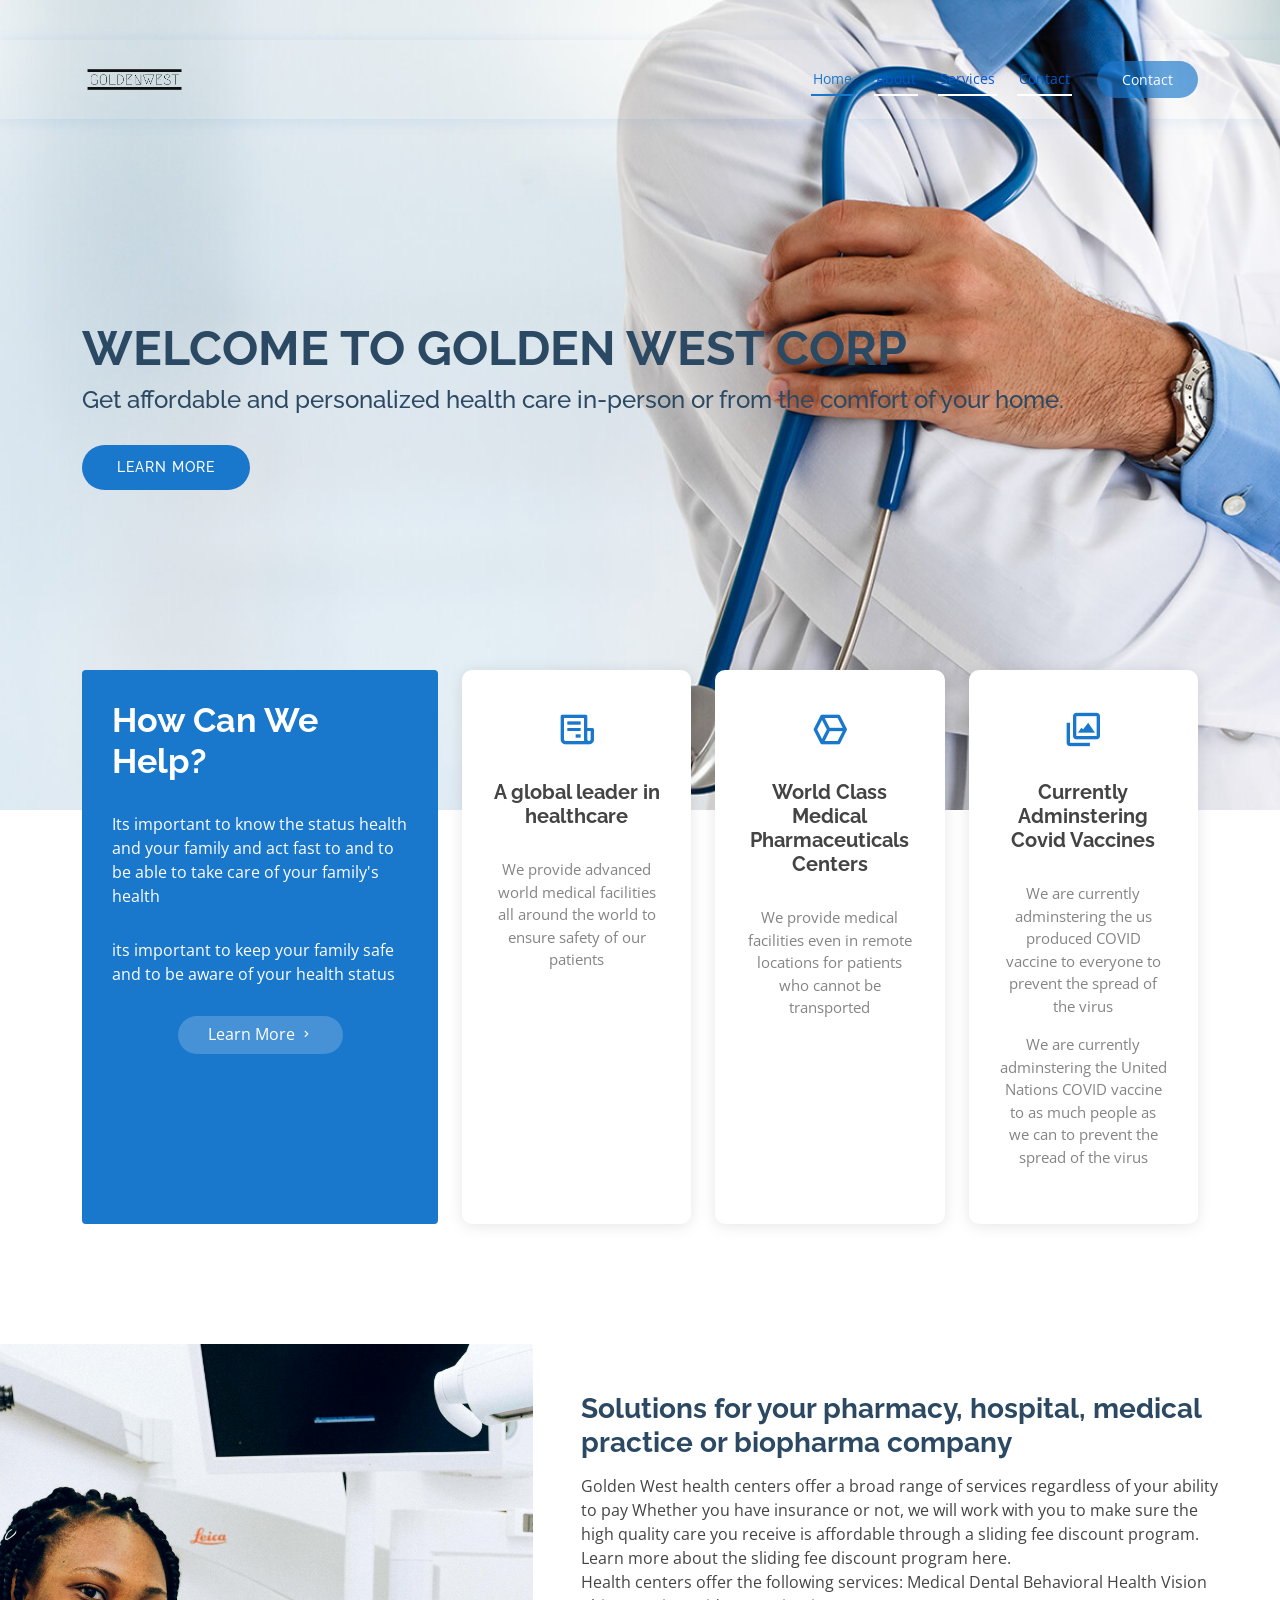
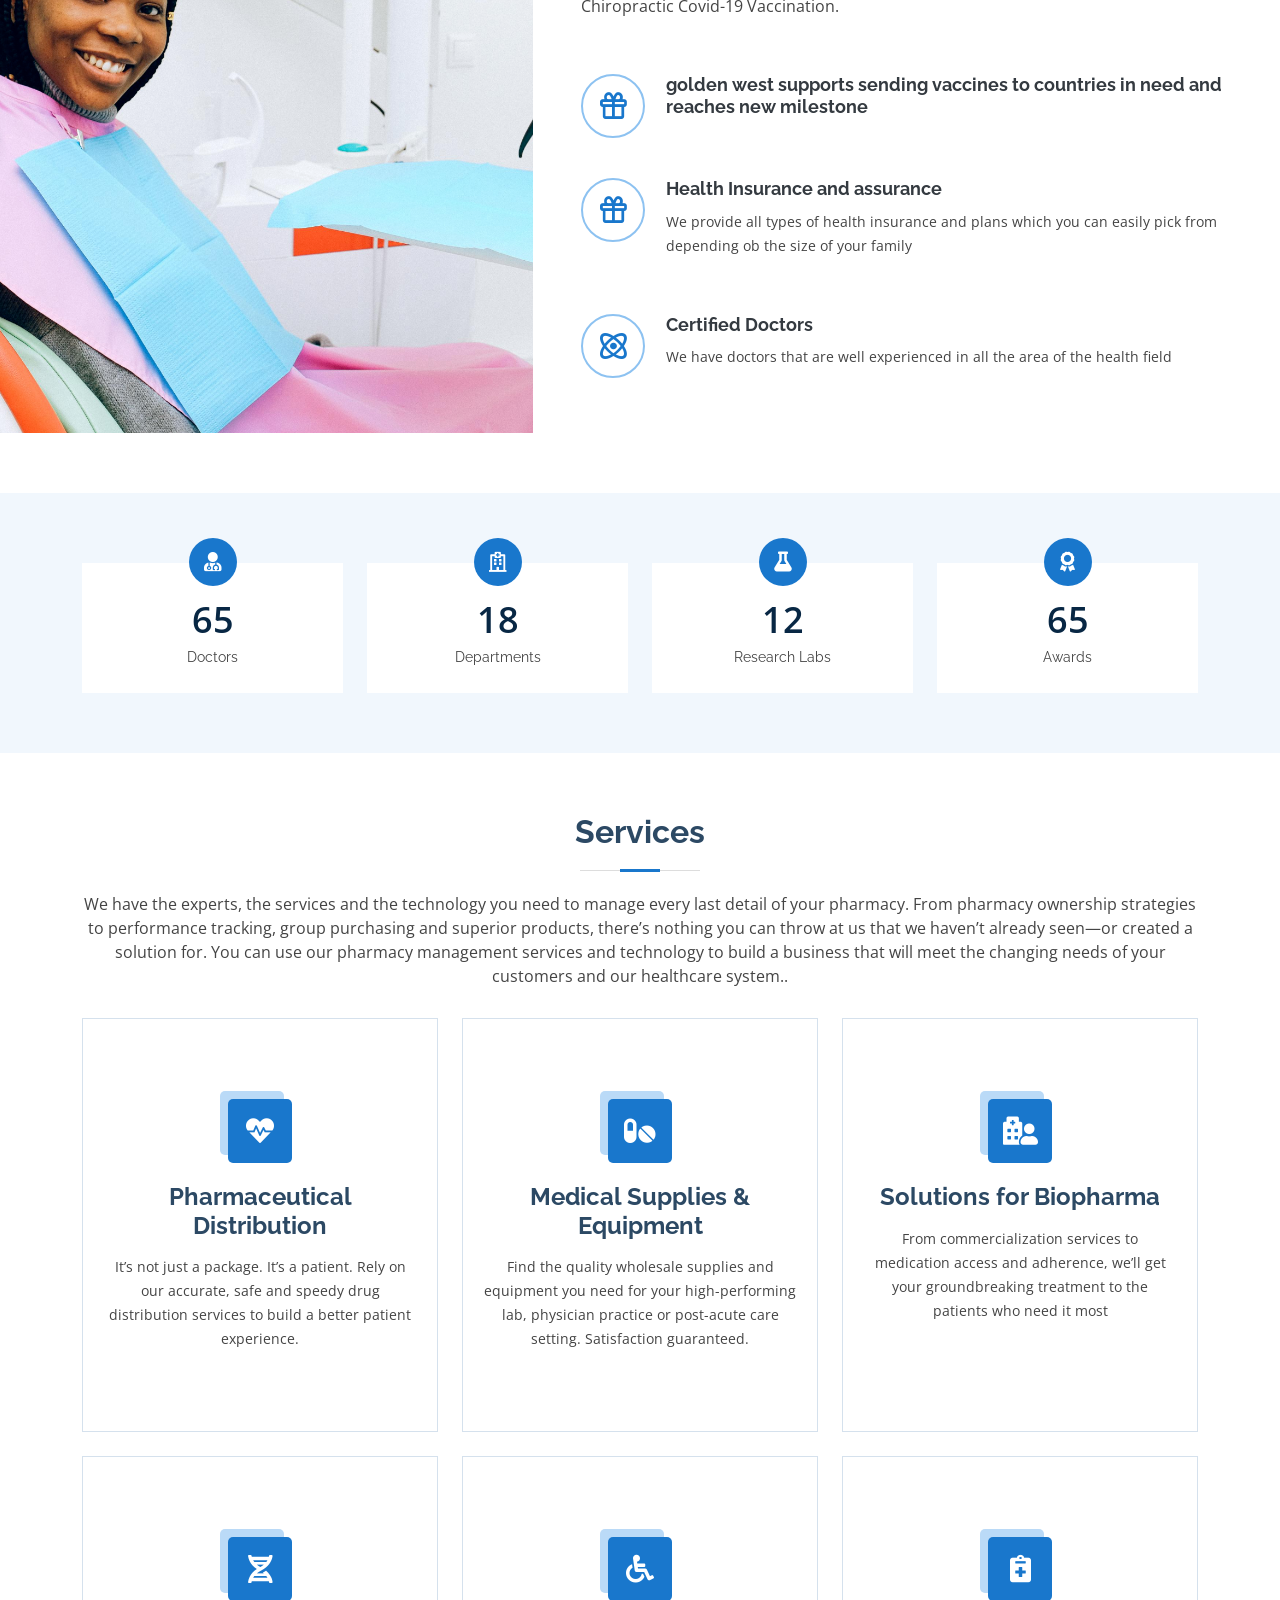
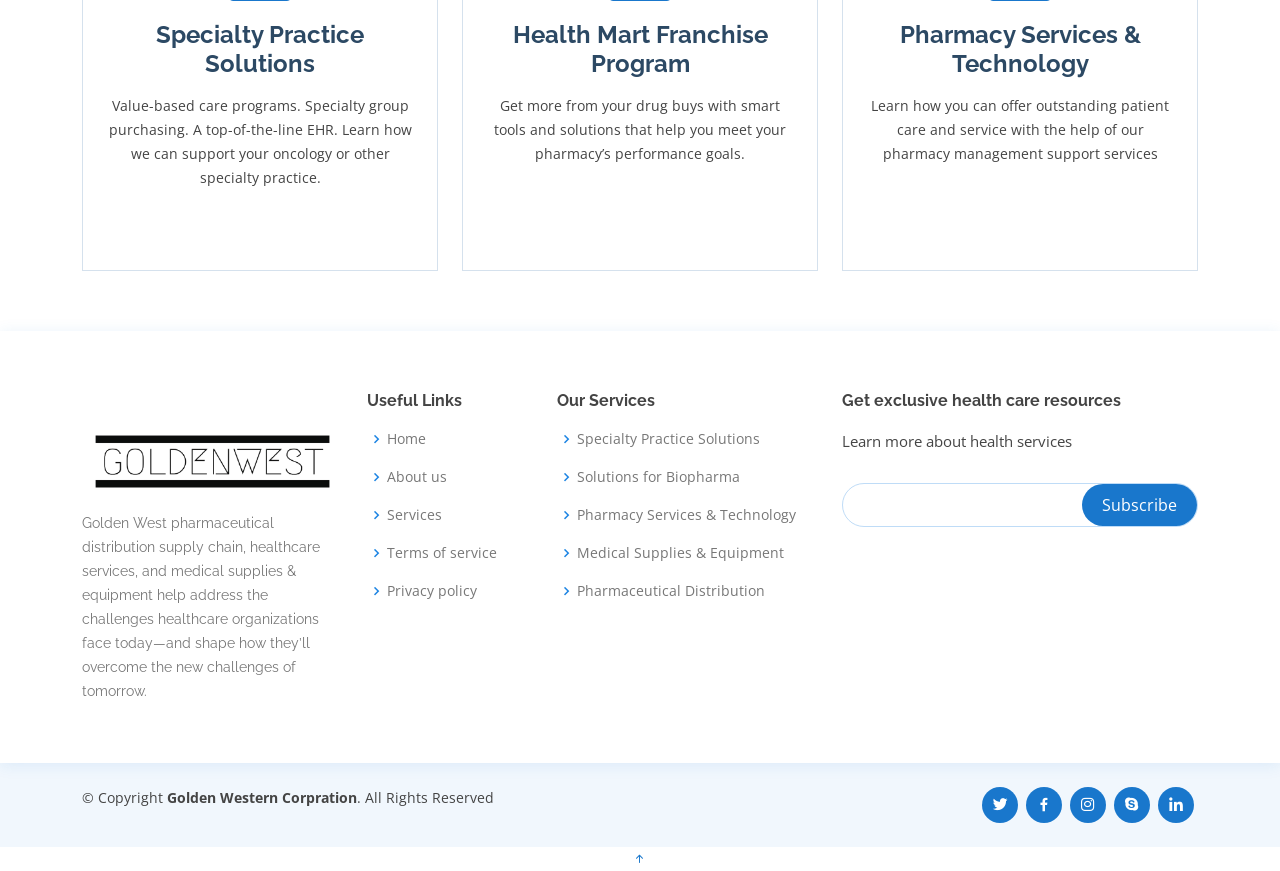
==== commit b609a8fa: "a" ====
--- a/index.html
+++ b/index.html
@@ -181,7 +181,7 @@
             <div class="icon-box">
               <div class="icon"><i class="bx bx-gift"></i></div>
               <h4 class="title"><a href="">Health Insurance and assurance </a></h4>
-              <p class="description">We provide all types of health insurance and plans which you can easily pick from depending  </p>
+              <p class="description">We provide all types of health insurance and plans which you can easily pick from depending  ob the size of your family</p>
             </div>
 
             <div class="icon-box">
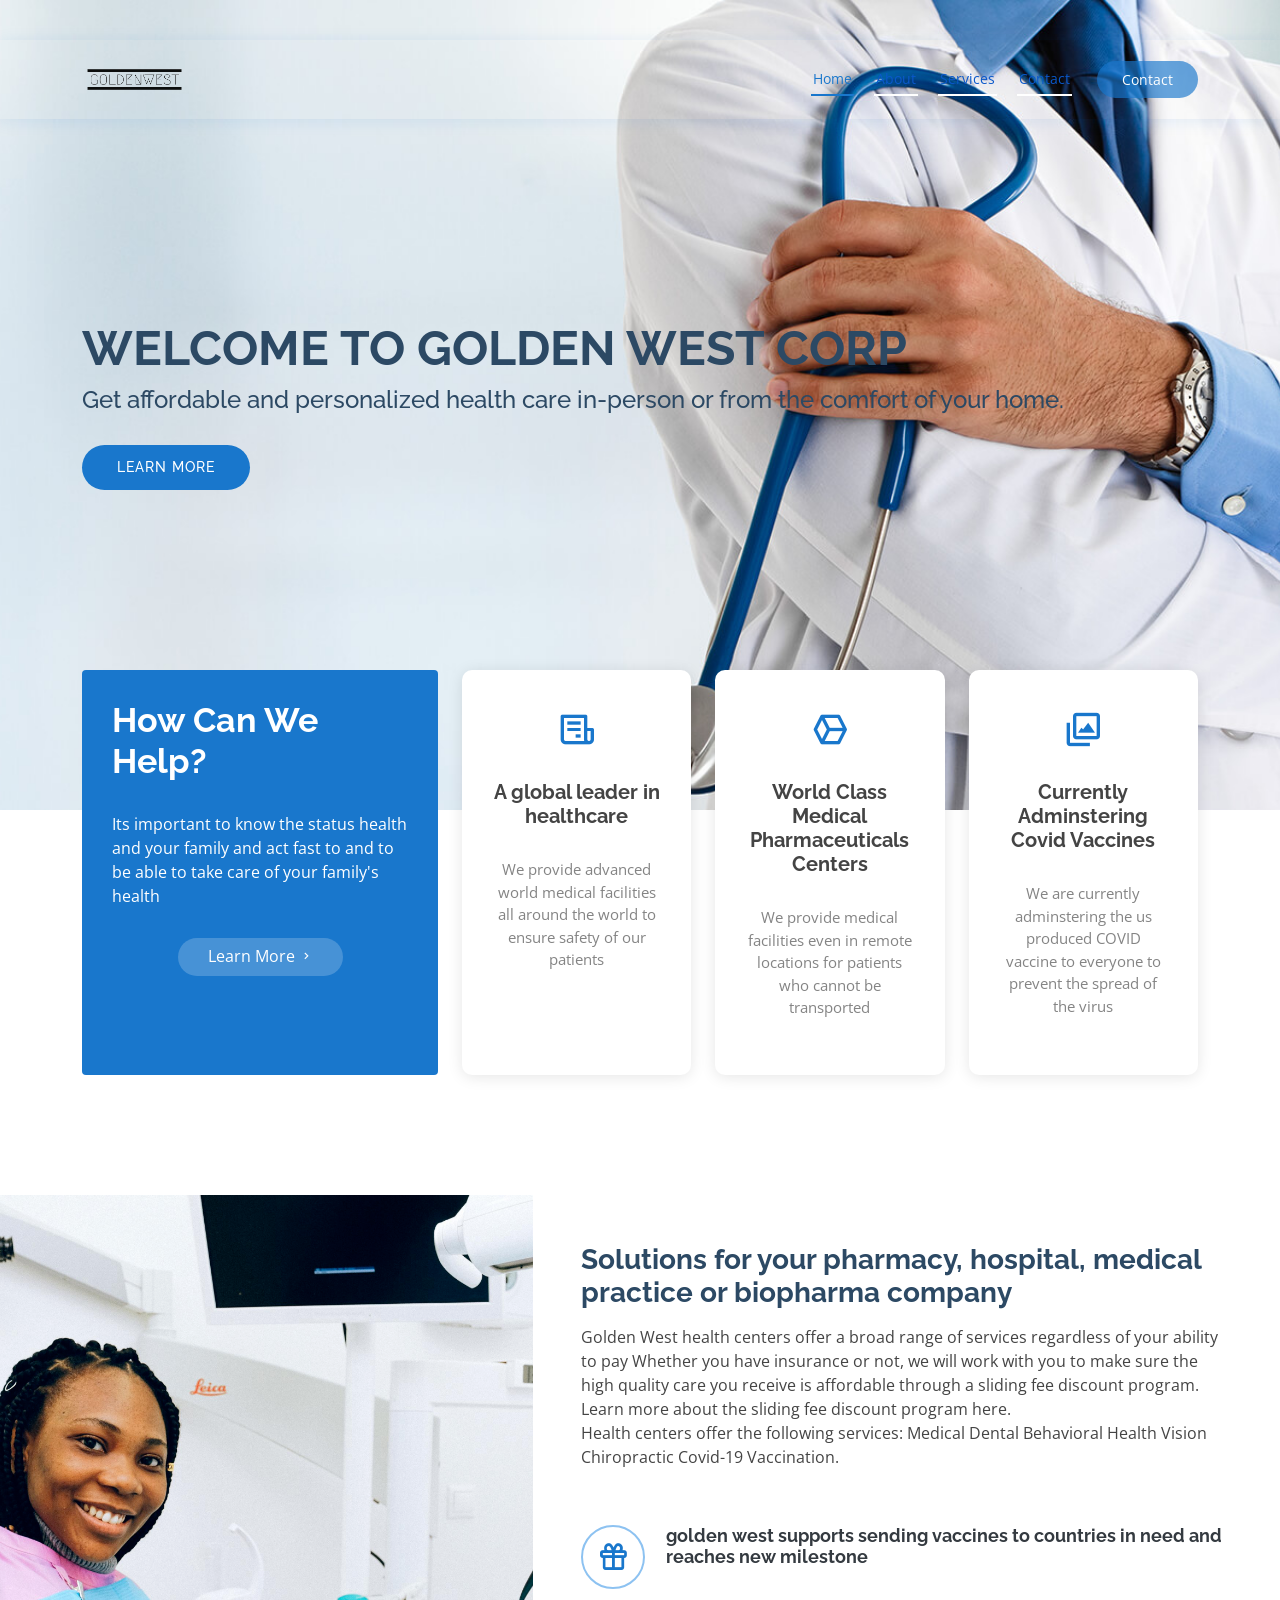
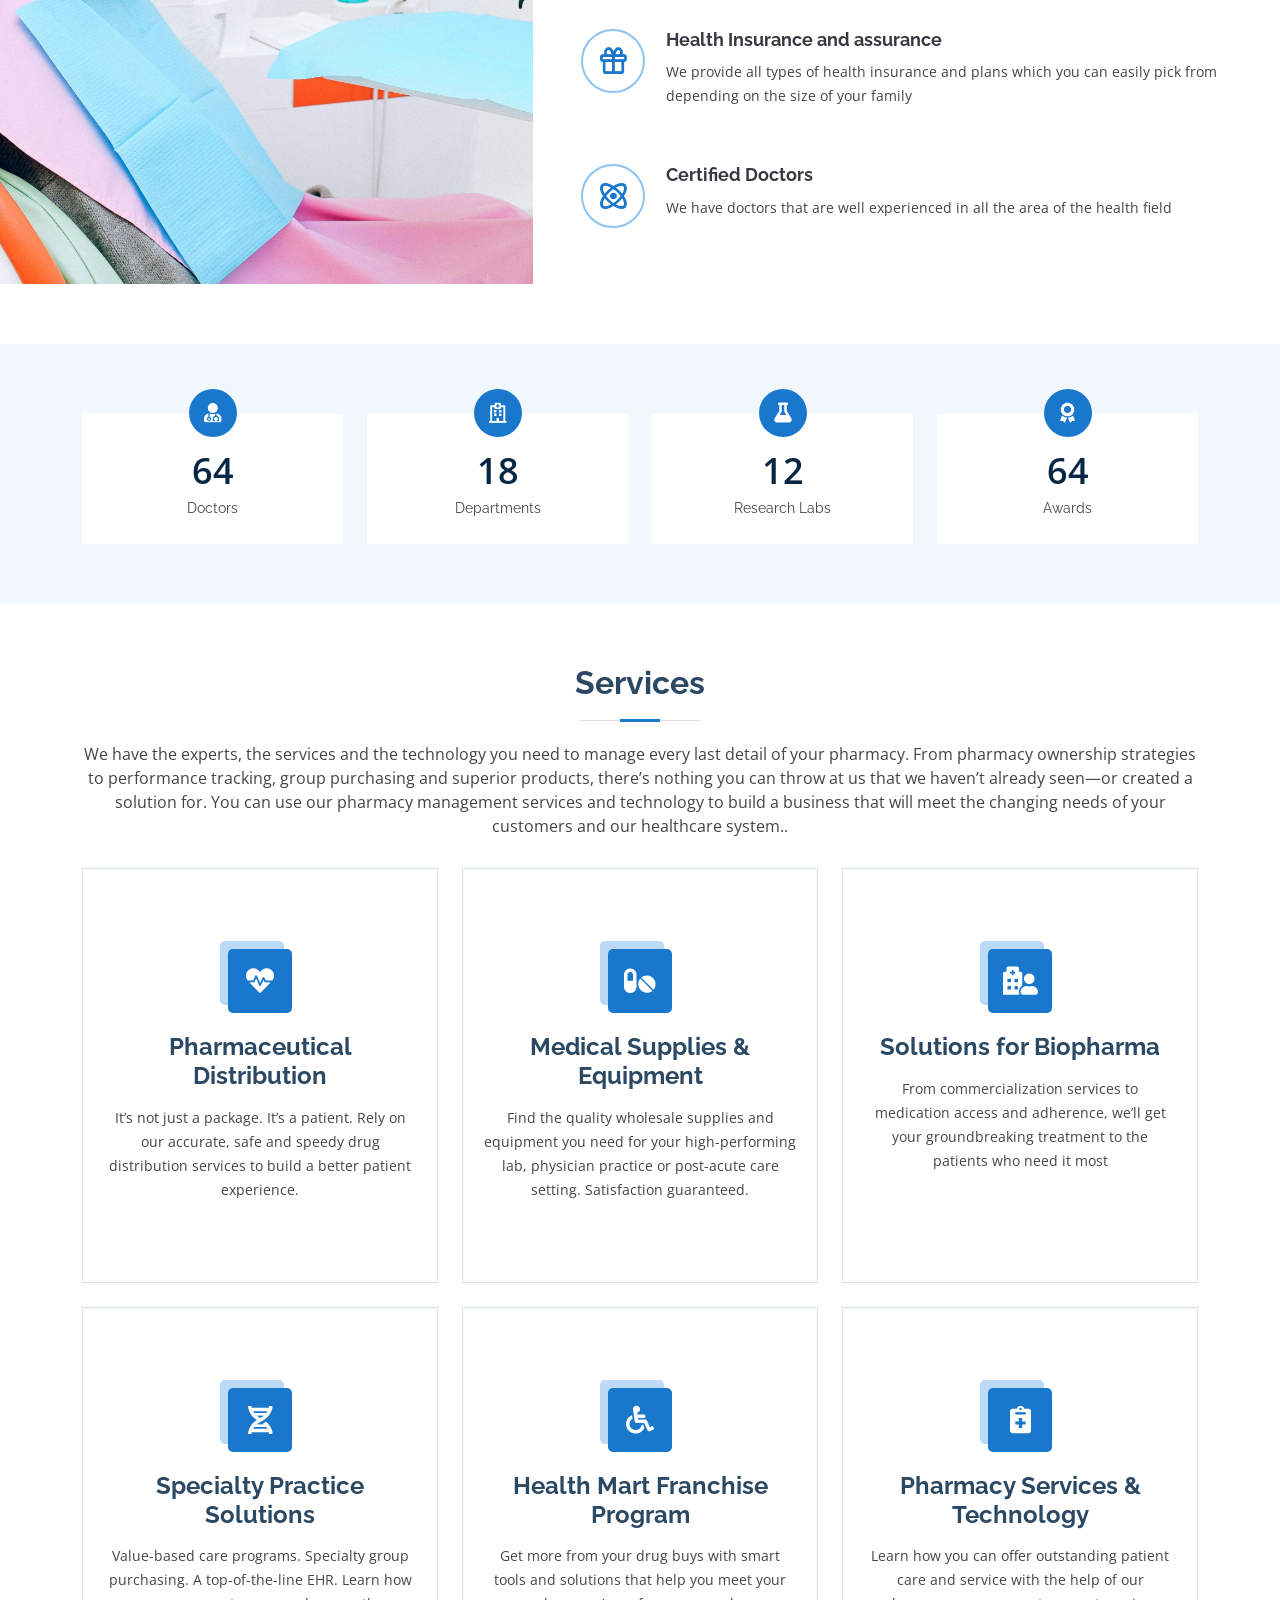
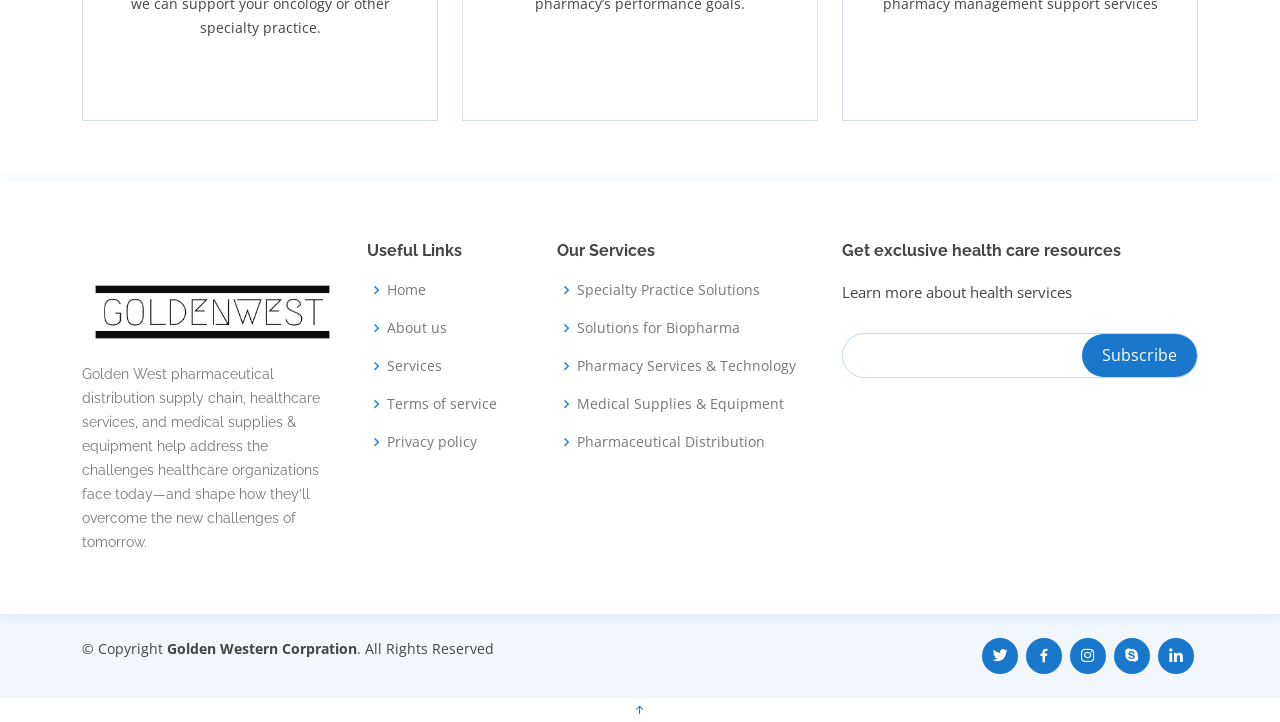
==== commit bde3442d: "Update index.html" ====
--- a/index.html
+++ b/index.html
@@ -105,9 +105,7 @@
               <p>
                 Its important to know the status health  and your family and act fast to and to be able to take care of your family's health 
               </p>
-
-its important to keep your family safe and to be aware of your health status               </p>
-               <div class="text-center">
+                <div class="text-center">
                 <a href="./contact-western-health-care-center.html" class="more-btn">Learn More <i class="bx bx-chevron-right"></i></a>
               </div>
             </div>
@@ -136,7 +134,6 @@
 
                      <p>We are currently adminstering the us produced COVID vaccine to everyone to prevent the spread of the virus  </p>
 
-                    <p>We are currently adminstering the United Nations COVID vaccine to as much people as we can to prevent the spread of the virus  </p>
                    </div>
                 </div>
               </div>
@@ -181,7 +178,7 @@
             <div class="icon-box">
               <div class="icon"><i class="bx bx-gift"></i></div>
               <h4 class="title"><a href="">Health Insurance and assurance </a></h4>
-              <p class="description">We provide all types of health insurance and plans which you can easily pick from depending  ob the size of your family</p>
+              <p class="description">We provide all types of health insurance and plans which you can easily pick from depending  on the size of your family</p>
             </div>
 
             <div class="icon-box">
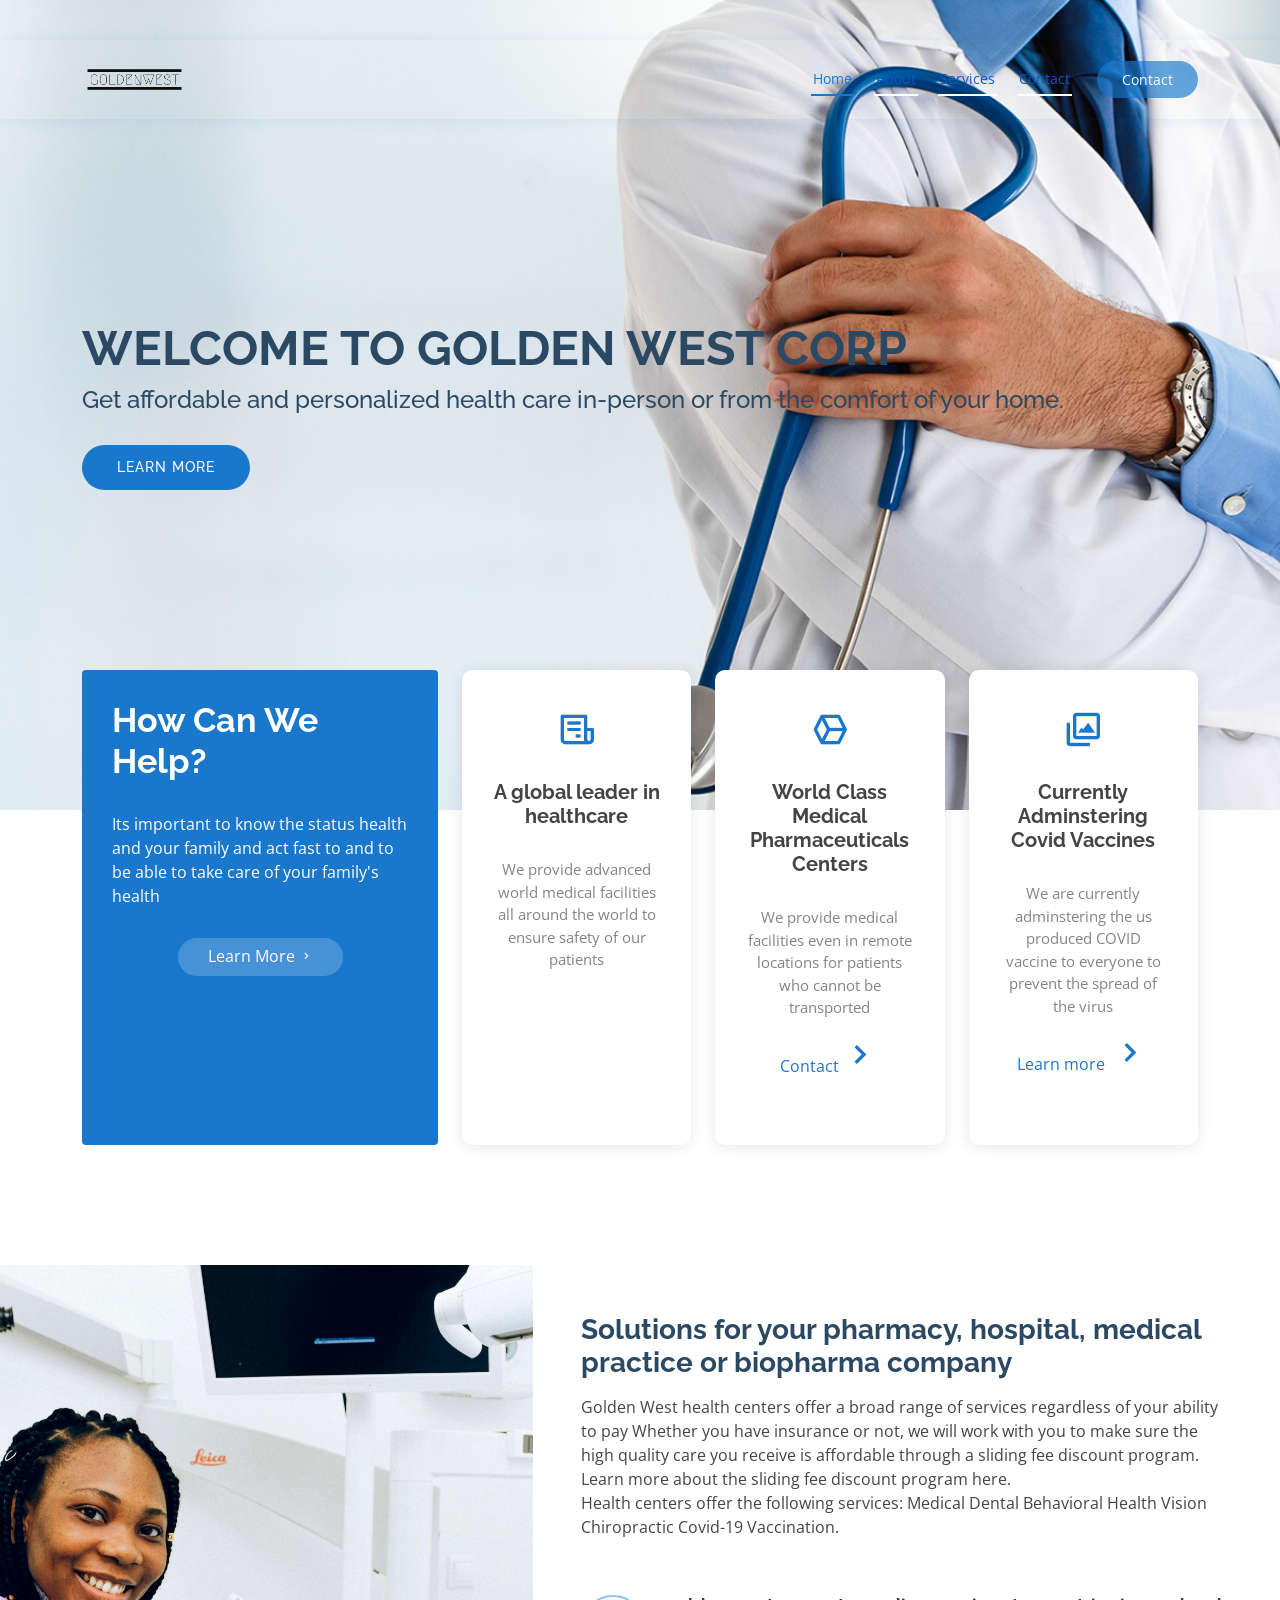
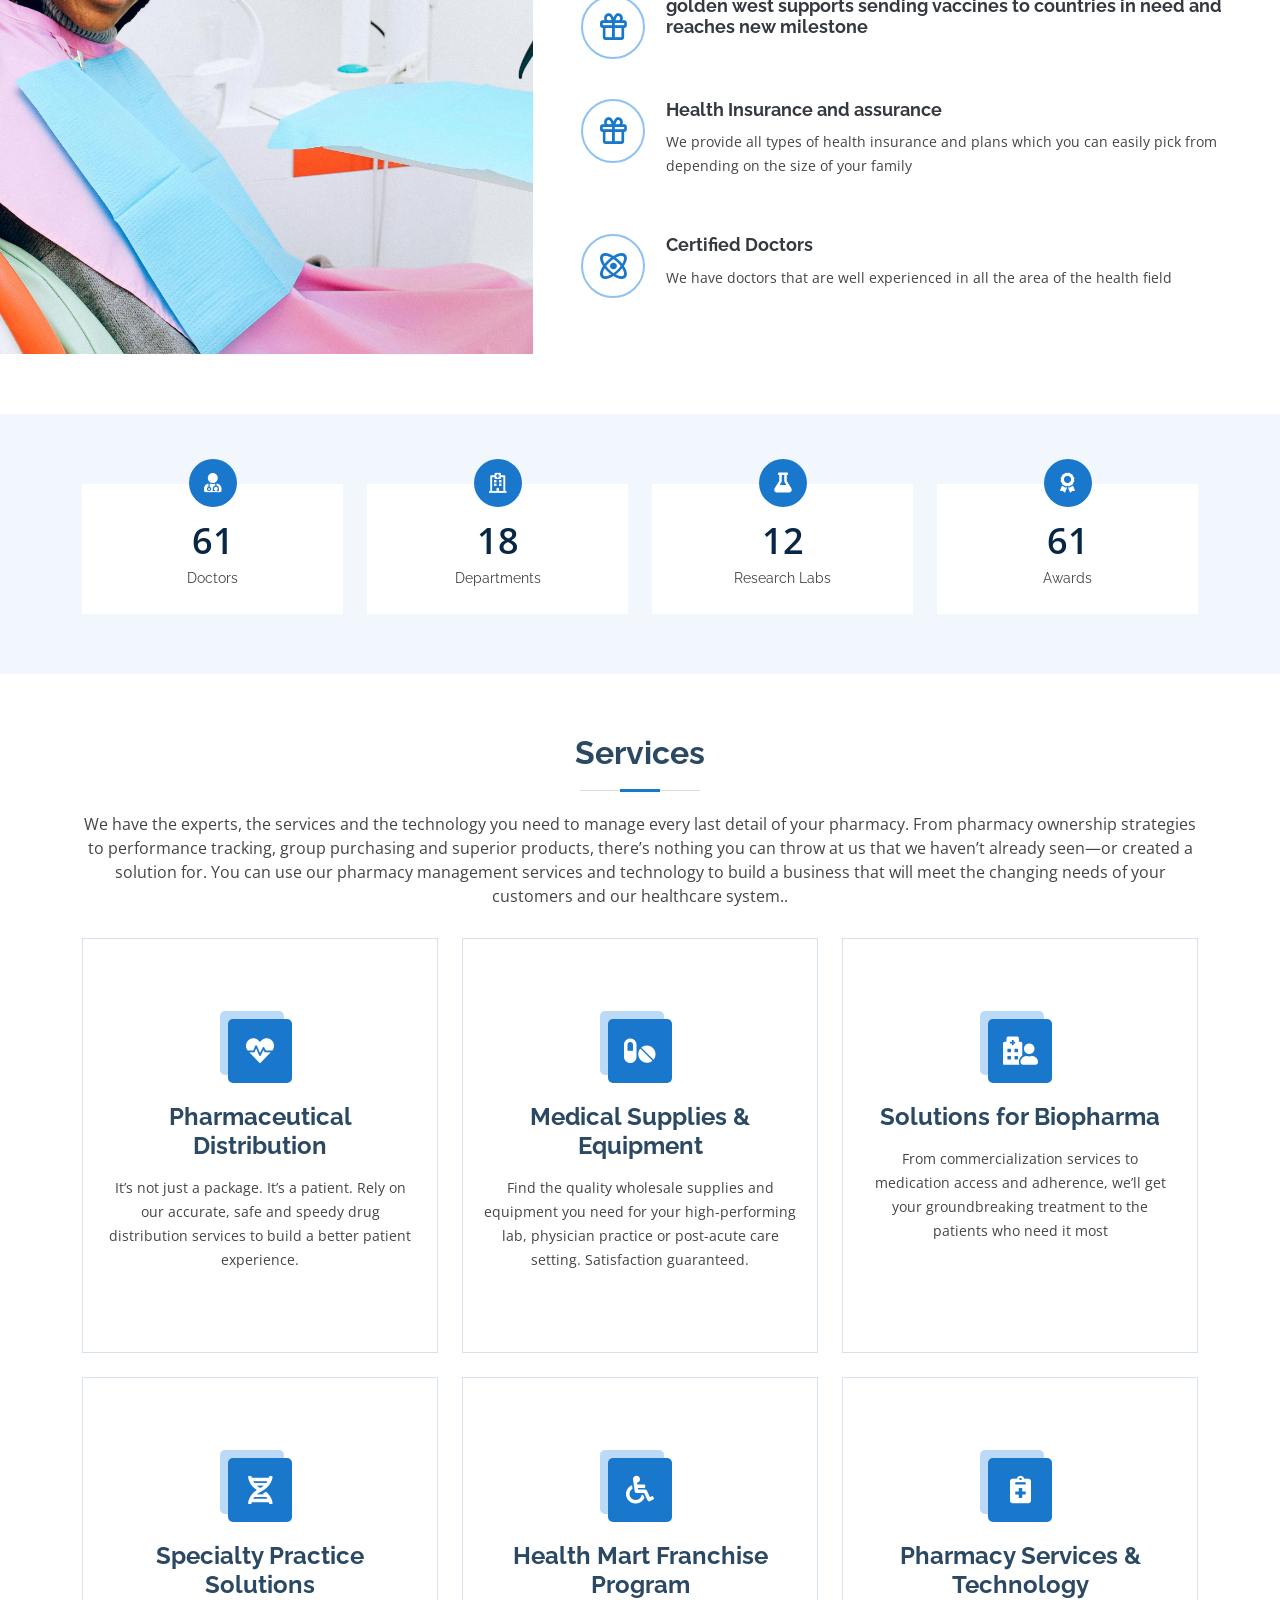
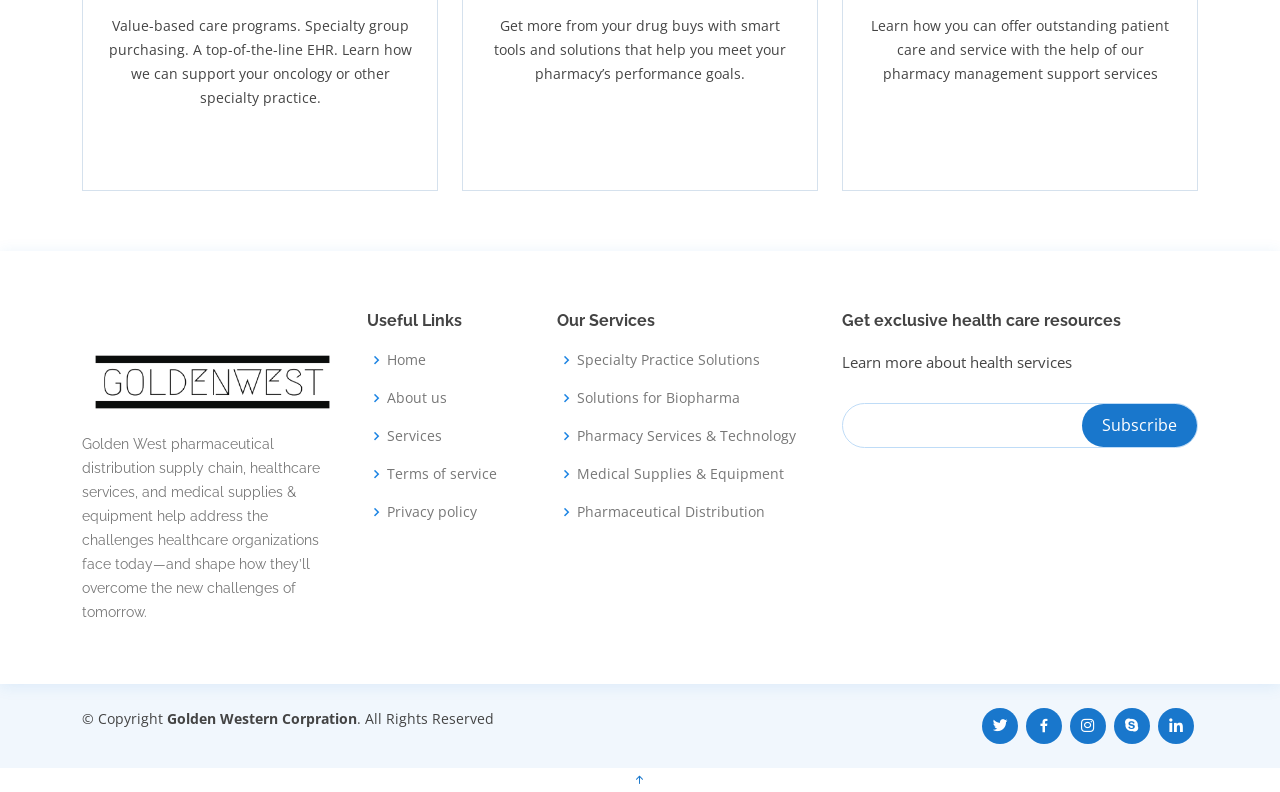
==== commit 2ae97dad: "Update index.html" ====
--- a/index.html
+++ b/index.html
@@ -125,7 +125,10 @@
                     <i class="bx bx-cube-alt"></i>
                     <h4>World Class Medical Pharmaceuticals Centers </h4>
                     <p>We provide medical facilities even in remote locations for patients who cannot be transported</p>
-                  </div>
+ <div class="text-center">
+                <a href="./contact-western-health-care-center.html" class="more-btn">Contact<i class="bx bx-chevron-right"></i></a>
+              </div> 
+</div>
                 </div>
                 <div class="col-xl-4 d-flex align-items-stretch">
                   <div class="icon-box mt-4 mt-xl-0">
@@ -134,7 +137,9 @@
 
                      <p>We are currently adminstering the us produced COVID vaccine to everyone to prevent the spread of the virus  </p>
 
-                   </div>
+                 <div class="text-center">
+                <a href="./contact-western-health-care-center.html" class="more-btn">Learn more <i class="bx bx-chevron-right"></i></a>
+              </div>   </div>
                 </div>
               </div>
             </div><!-- End .content-->
@@ -170,7 +175,7 @@
 
             <div class="icon-box">
               <div class="icon"><i class="bx bx-gift"></i></div>
-              <h4 class="title"><a href="">golden west supports sending vaccines to countries in need and reaches new milestone
+              <h4 class="title"><a >golden west supports sending vaccines to countries in need and reaches new milestone
               </a></h4>
               <p class="description"></p>
             </div>
@@ -183,7 +188,7 @@
 
             <div class="icon-box">
               <div class="icon"><i class="bx bx-atom"></i></div>
-              <h4 class="title"><a href="">Certified Doctors </a></h4>
+              <h4 class="title"><a >Certified Doctors </a></h4>
               <p class="description">We have  doctors that are well experienced in all the area of the health field 
               </p>
             </div>
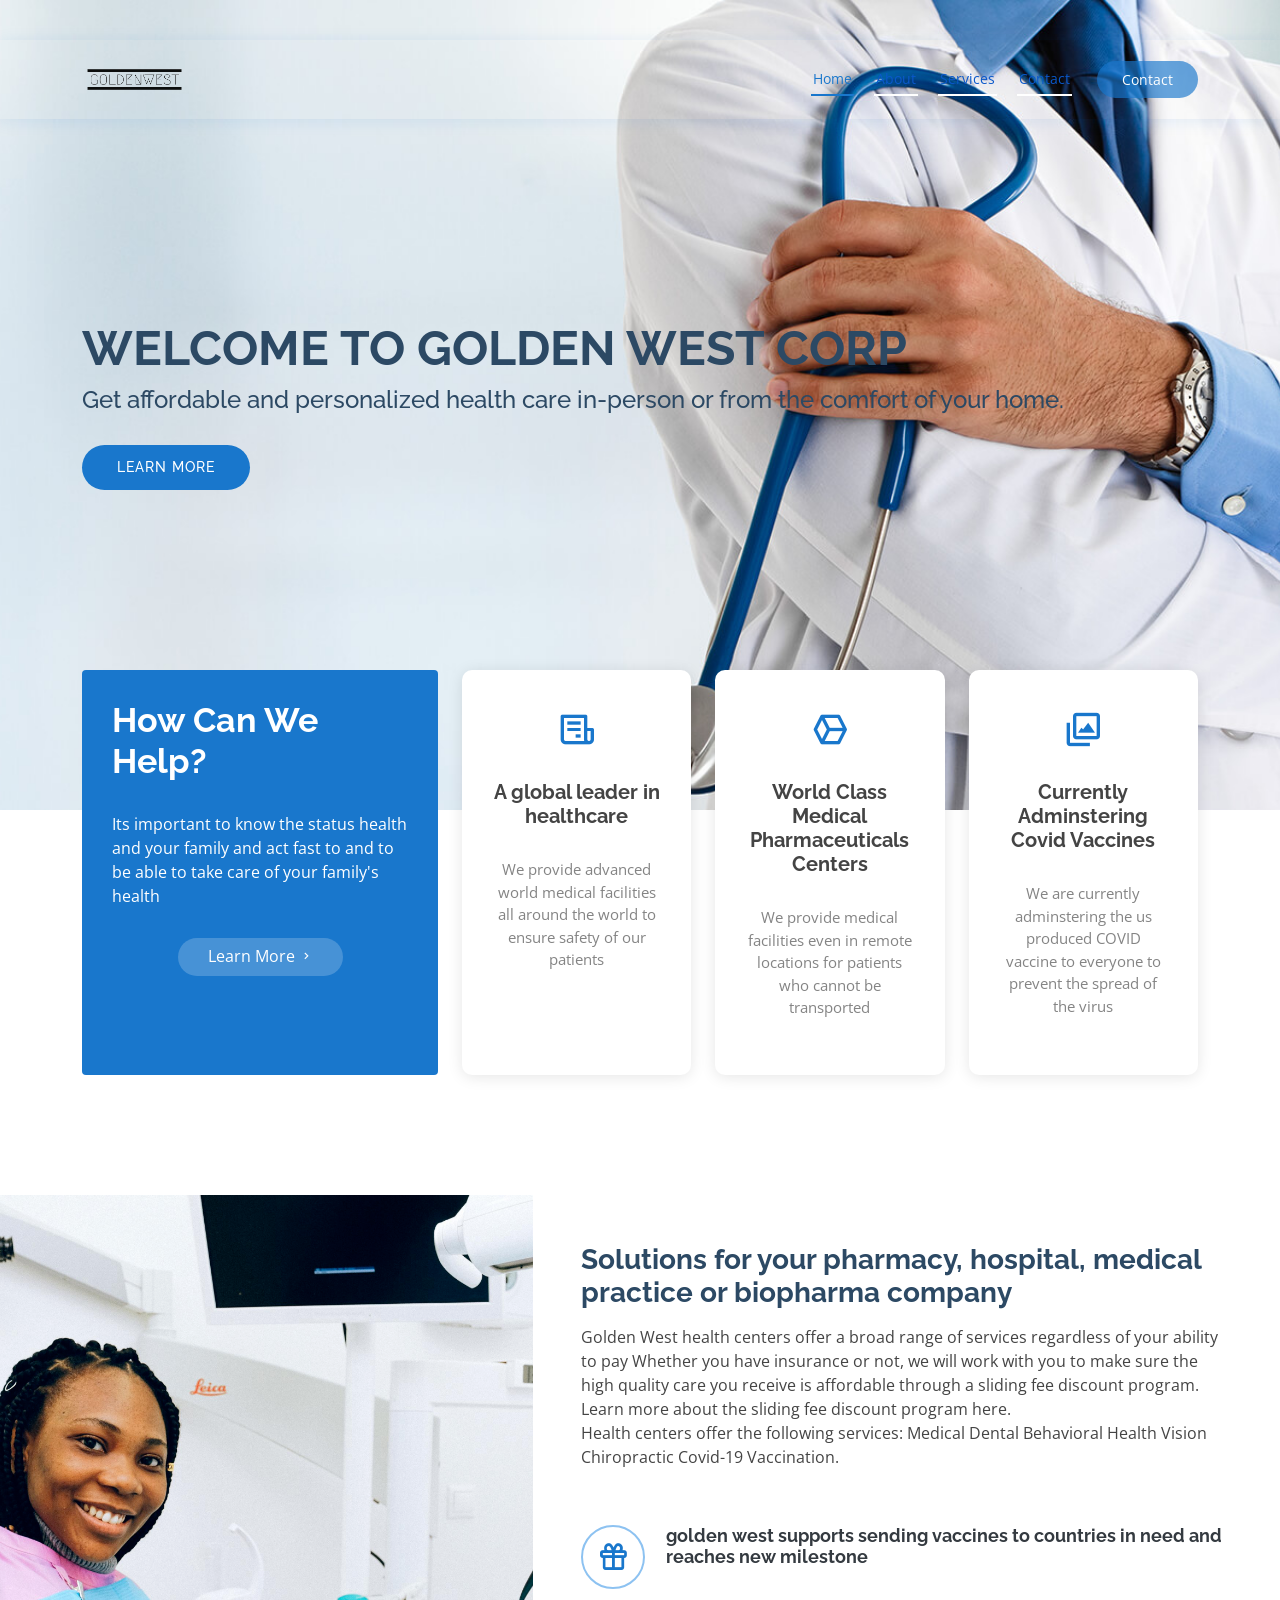
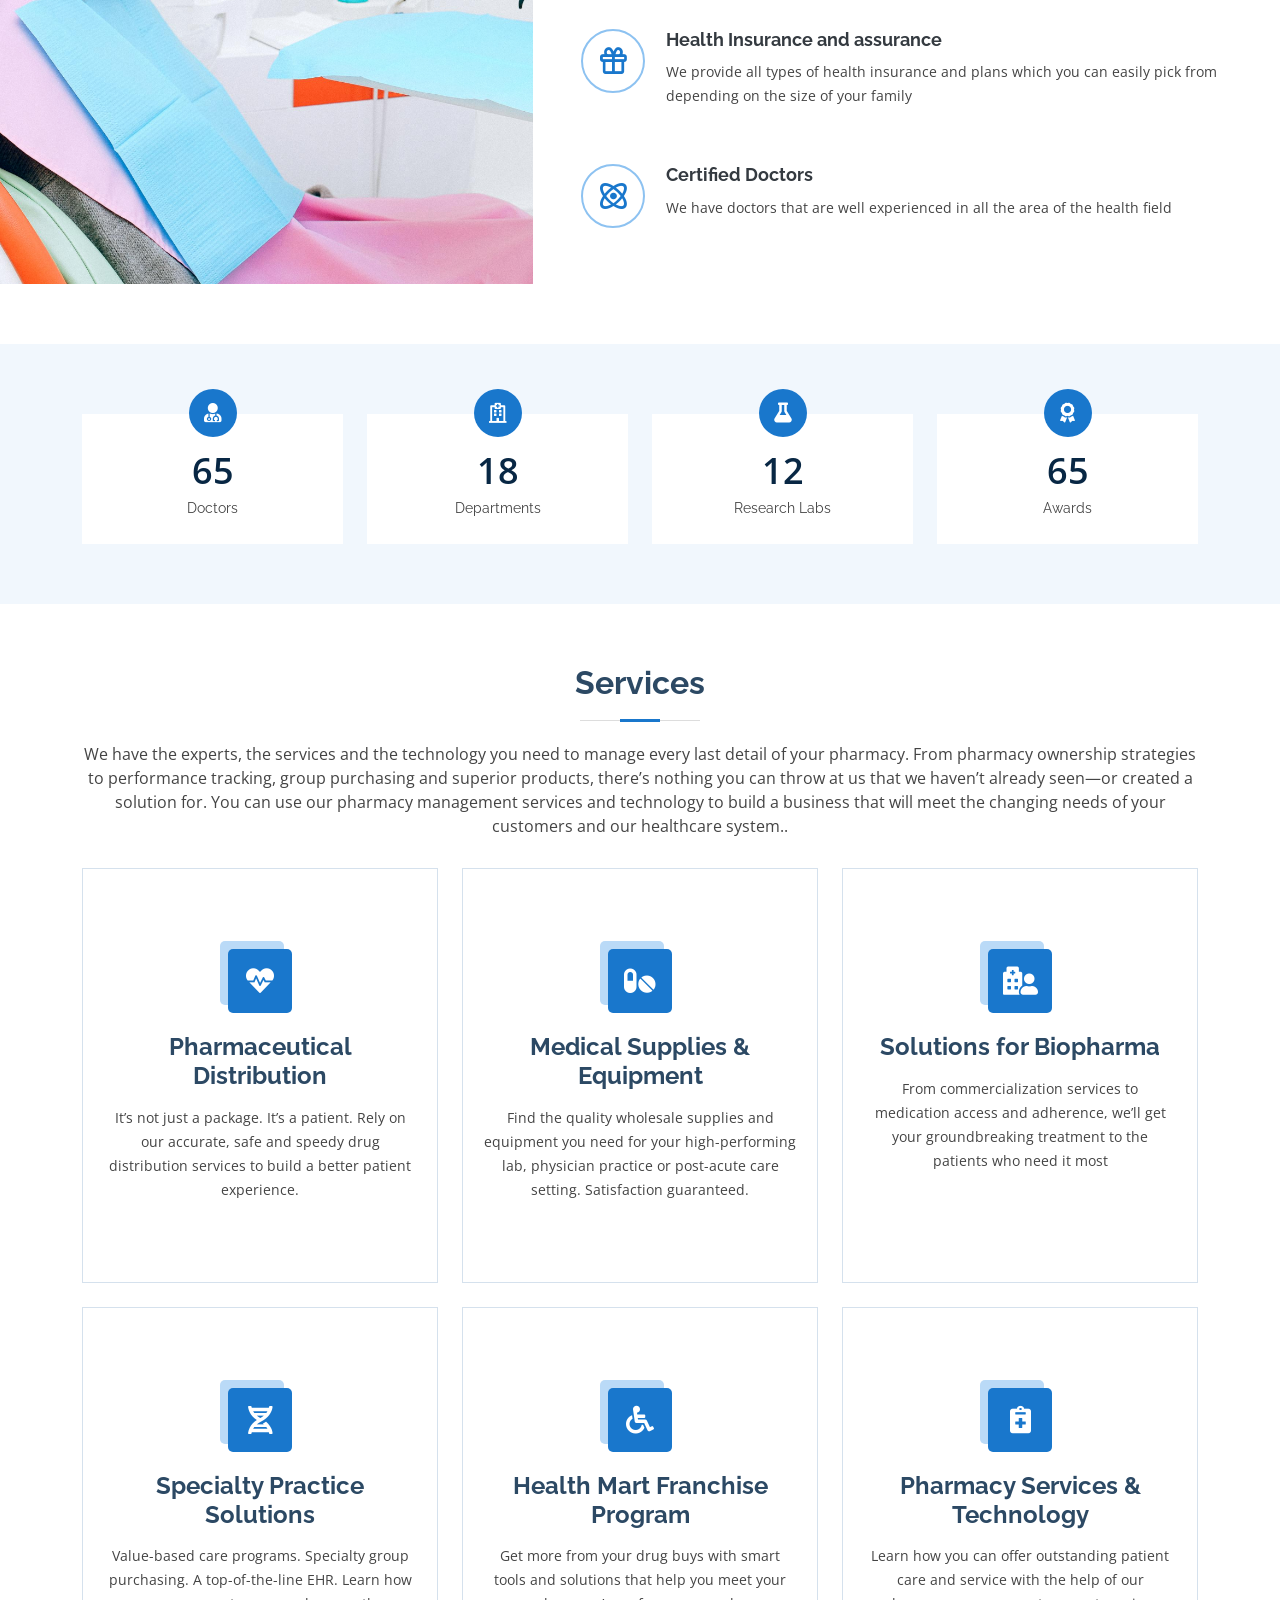
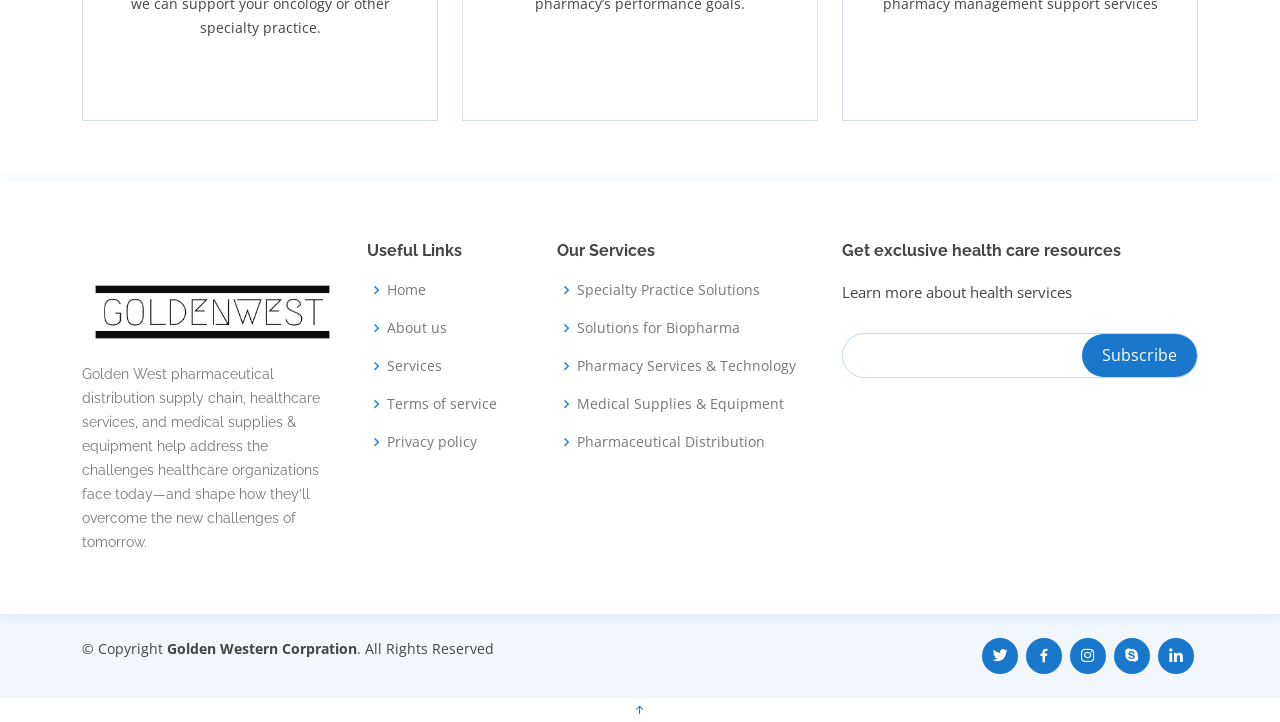
==== commit 5b44ff81: "Update index.html" ====
--- a/index.html
+++ b/index.html
@@ -125,9 +125,7 @@
                     <i class="bx bx-cube-alt"></i>
                     <h4>World Class Medical Pharmaceuticals Centers </h4>
                     <p>We provide medical facilities even in remote locations for patients who cannot be transported</p>
- <div class="text-center">
-                <a href="./contact-western-health-care-center.html" class="more-btn">Contact<i class="bx bx-chevron-right"></i></a>
-              </div> 
+ 
 </div>
                 </div>
                 <div class="col-xl-4 d-flex align-items-stretch">
@@ -137,9 +135,7 @@
 
                      <p>We are currently adminstering the us produced COVID vaccine to everyone to prevent the spread of the virus  </p>
 
-                 <div class="text-center">
-                <a href="./contact-western-health-care-center.html" class="more-btn">Learn more <i class="bx bx-chevron-right"></i></a>
-              </div>   </div>
+                 </div>
                 </div>
               </div>
             </div><!-- End .content-->
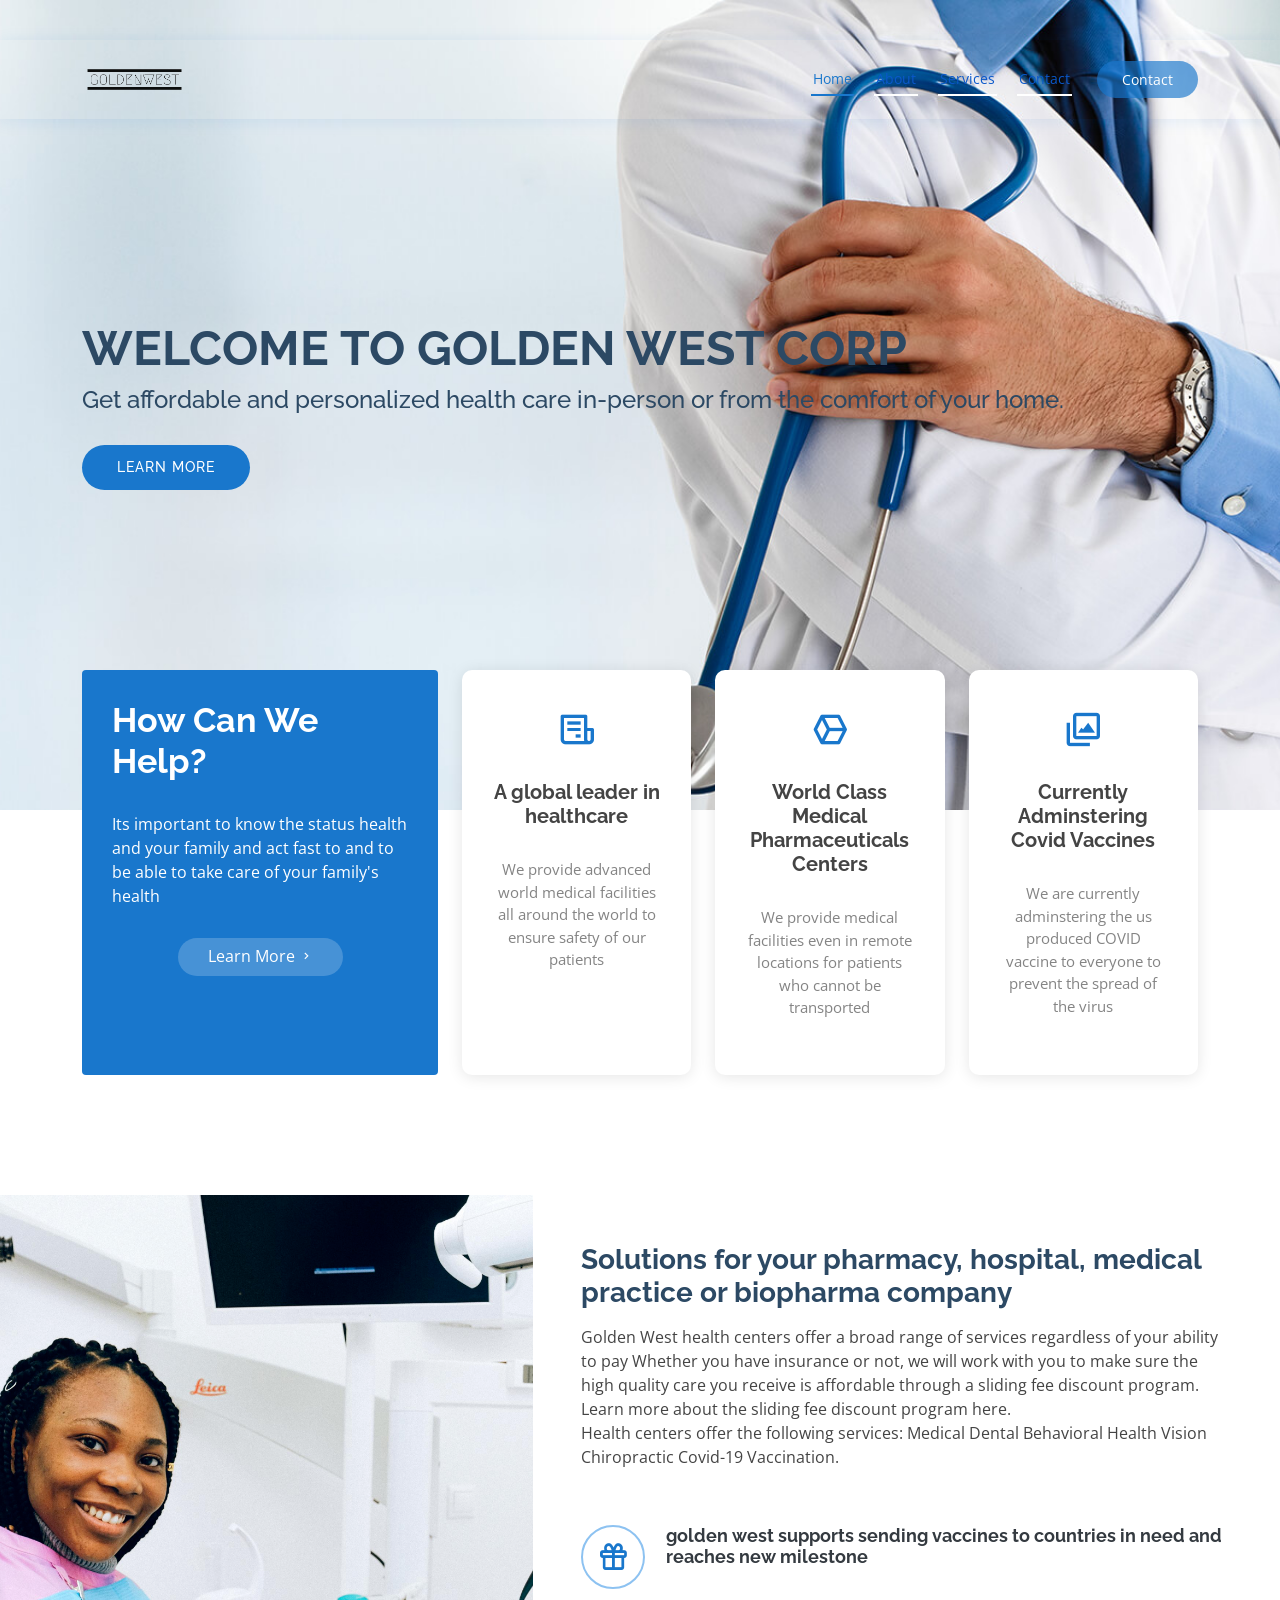
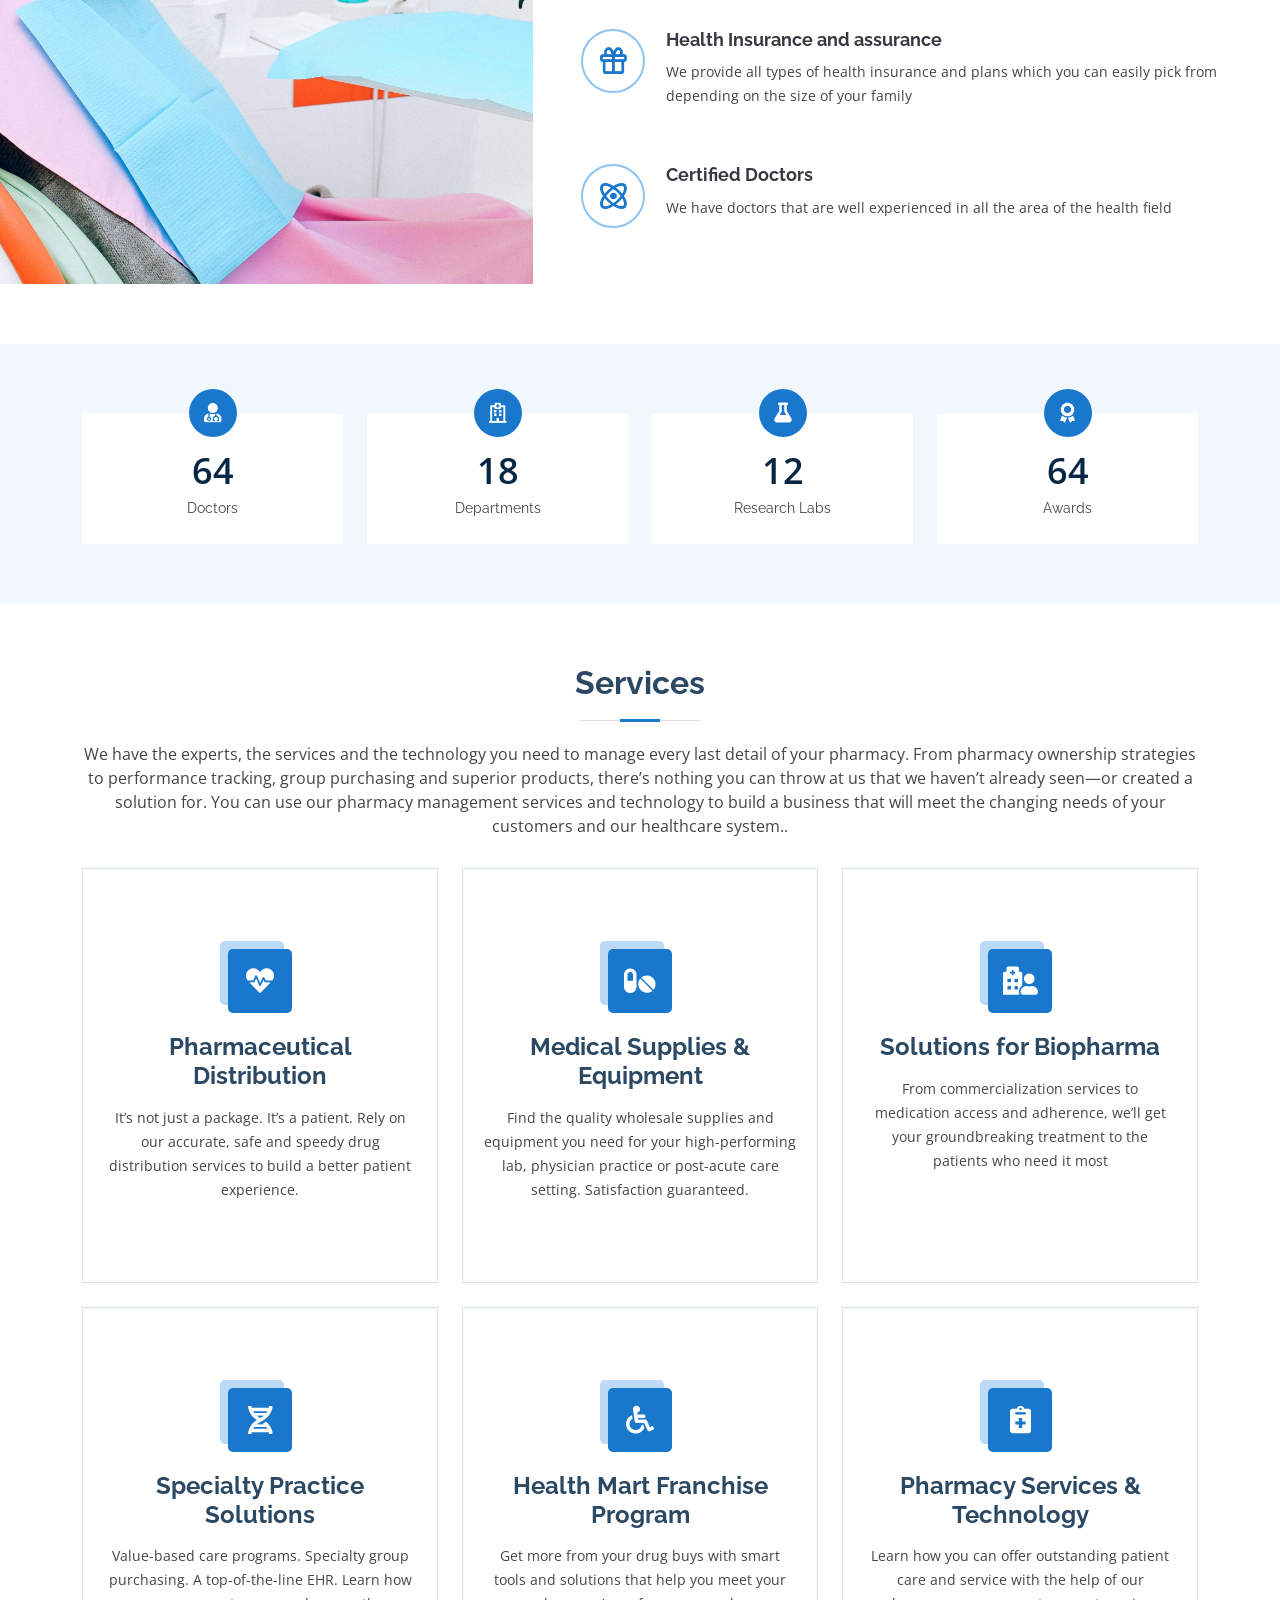
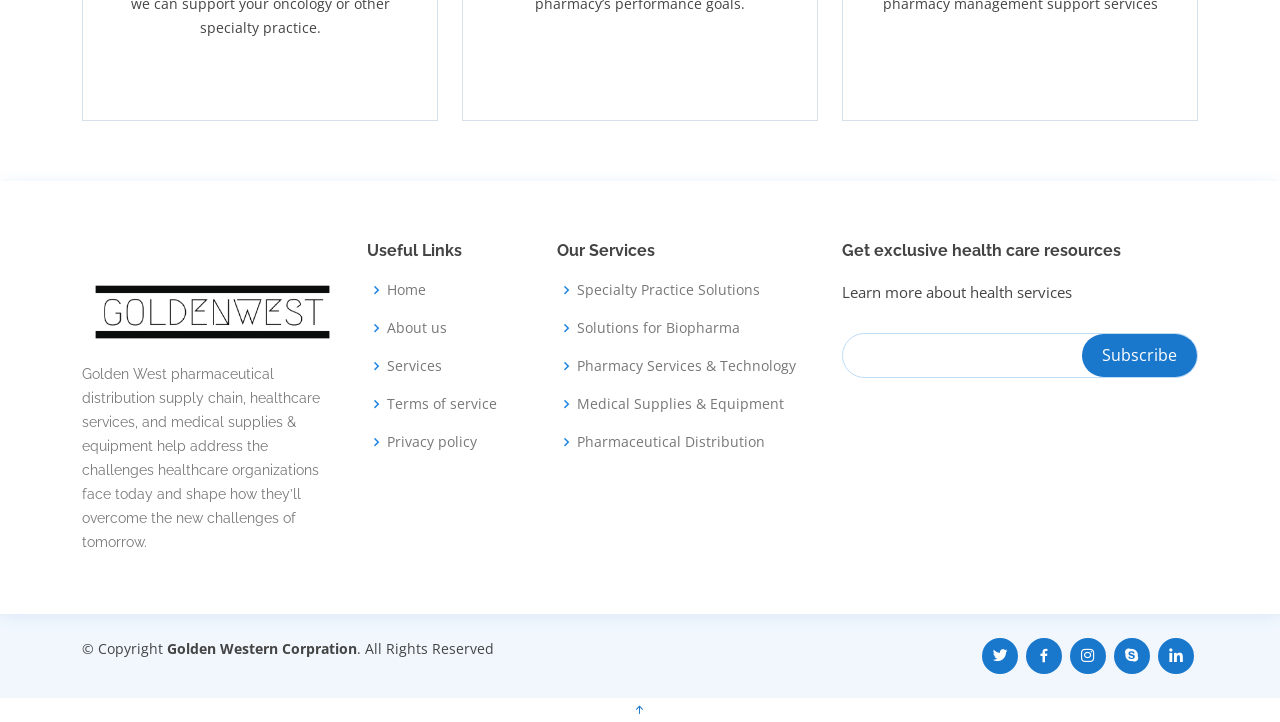
==== commit e34bb527: "Update index.html" ====
--- a/index.html
+++ b/index.html
@@ -319,7 +319,7 @@
             <img src="./assets/img/favicon.png" alt="" class="img-fluid">
 
              <p>
-             Golden West pharmaceutical distribution supply chain, healthcare services, and medical supplies & equipment help address the challenges healthcare organizations face today—and shape how they’ll overcome the new challenges of tomorrow.
+             Golden West pharmaceutical distribution supply chain, healthcare services, and medical supplies & equipment help address the challenges healthcare organizations face today and shape how they’ll overcome the new challenges of tomorrow.
             </p>
           </div>
 
@@ -349,7 +349,7 @@
           <div class="col-lg-4 col-md-6 footer-newsletter">
             <h4>Get exclusive health care resources </h4>
             <p>Learn more about health services </p>
-            <form action="" method="post">
+            <form action="" method="post" >
               <input type="email" name="email"><input type="submit" value="Subscribe">
             </form>
           </div>
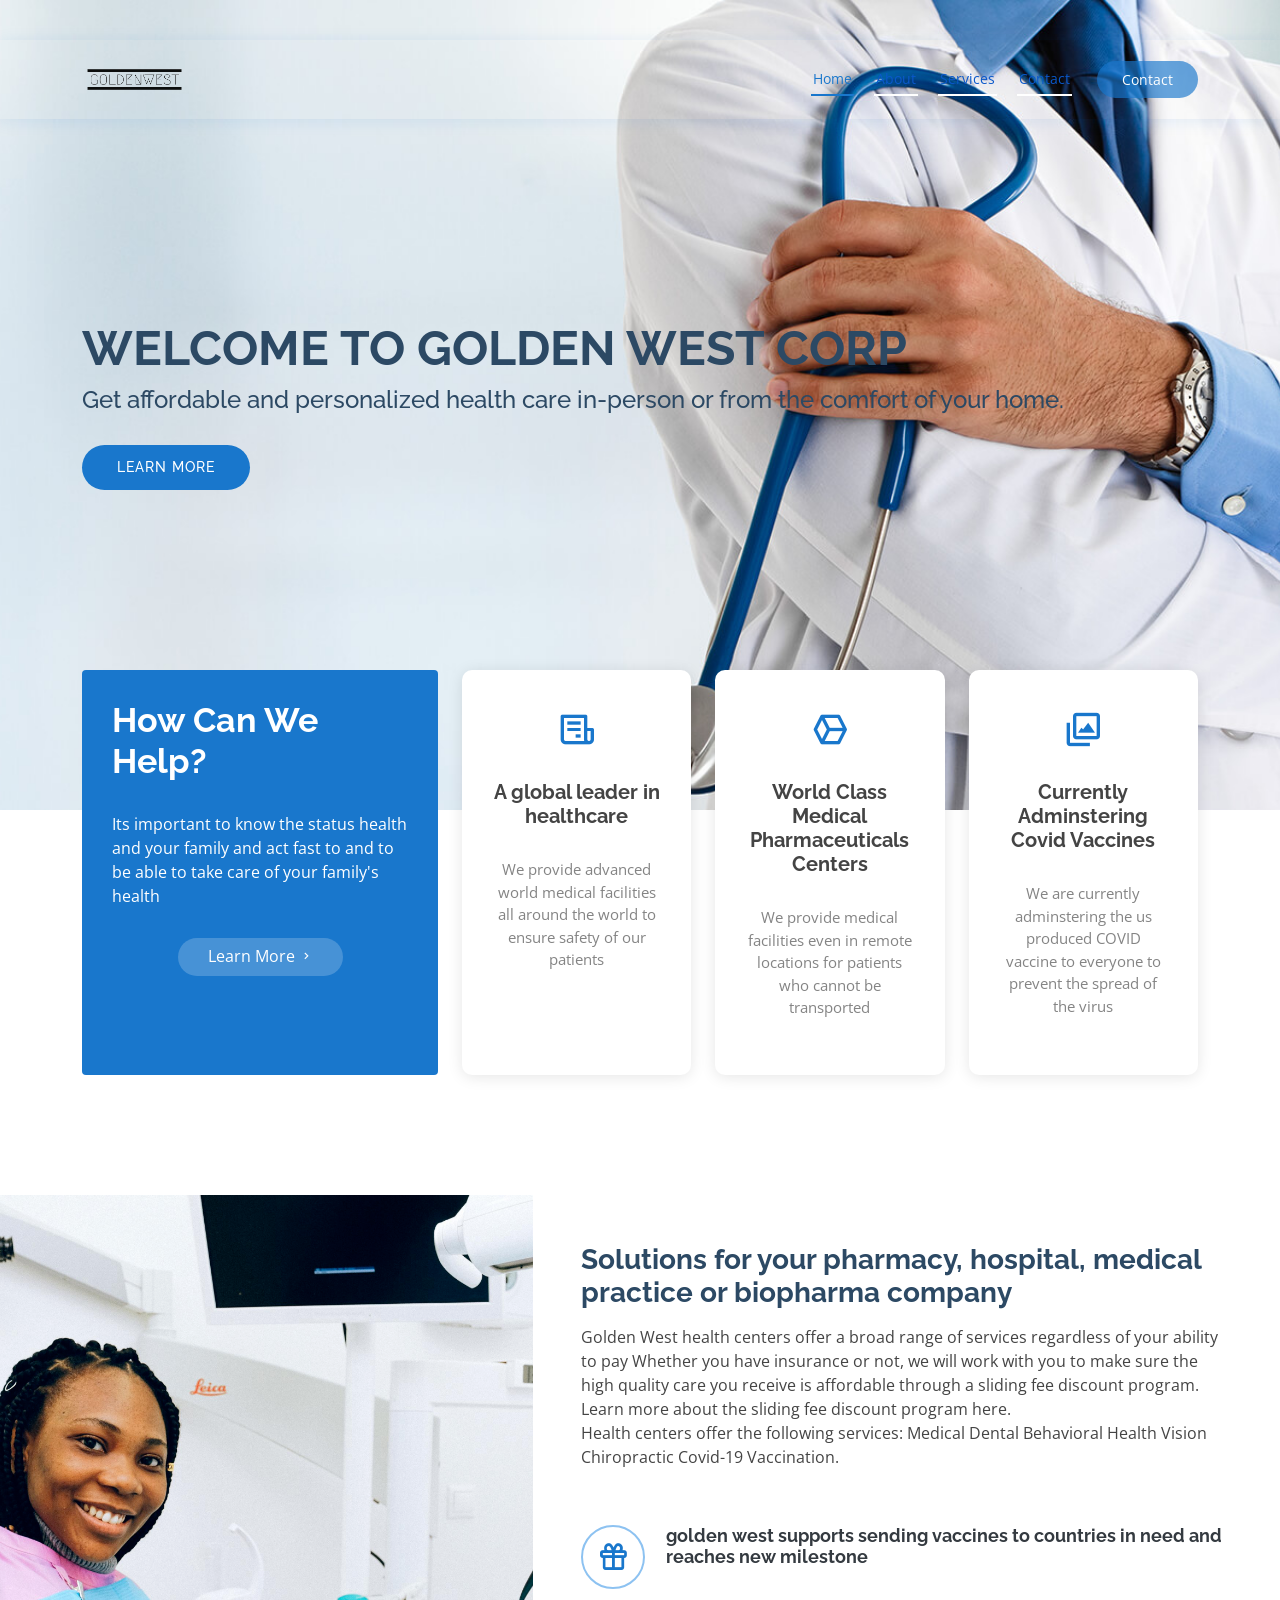
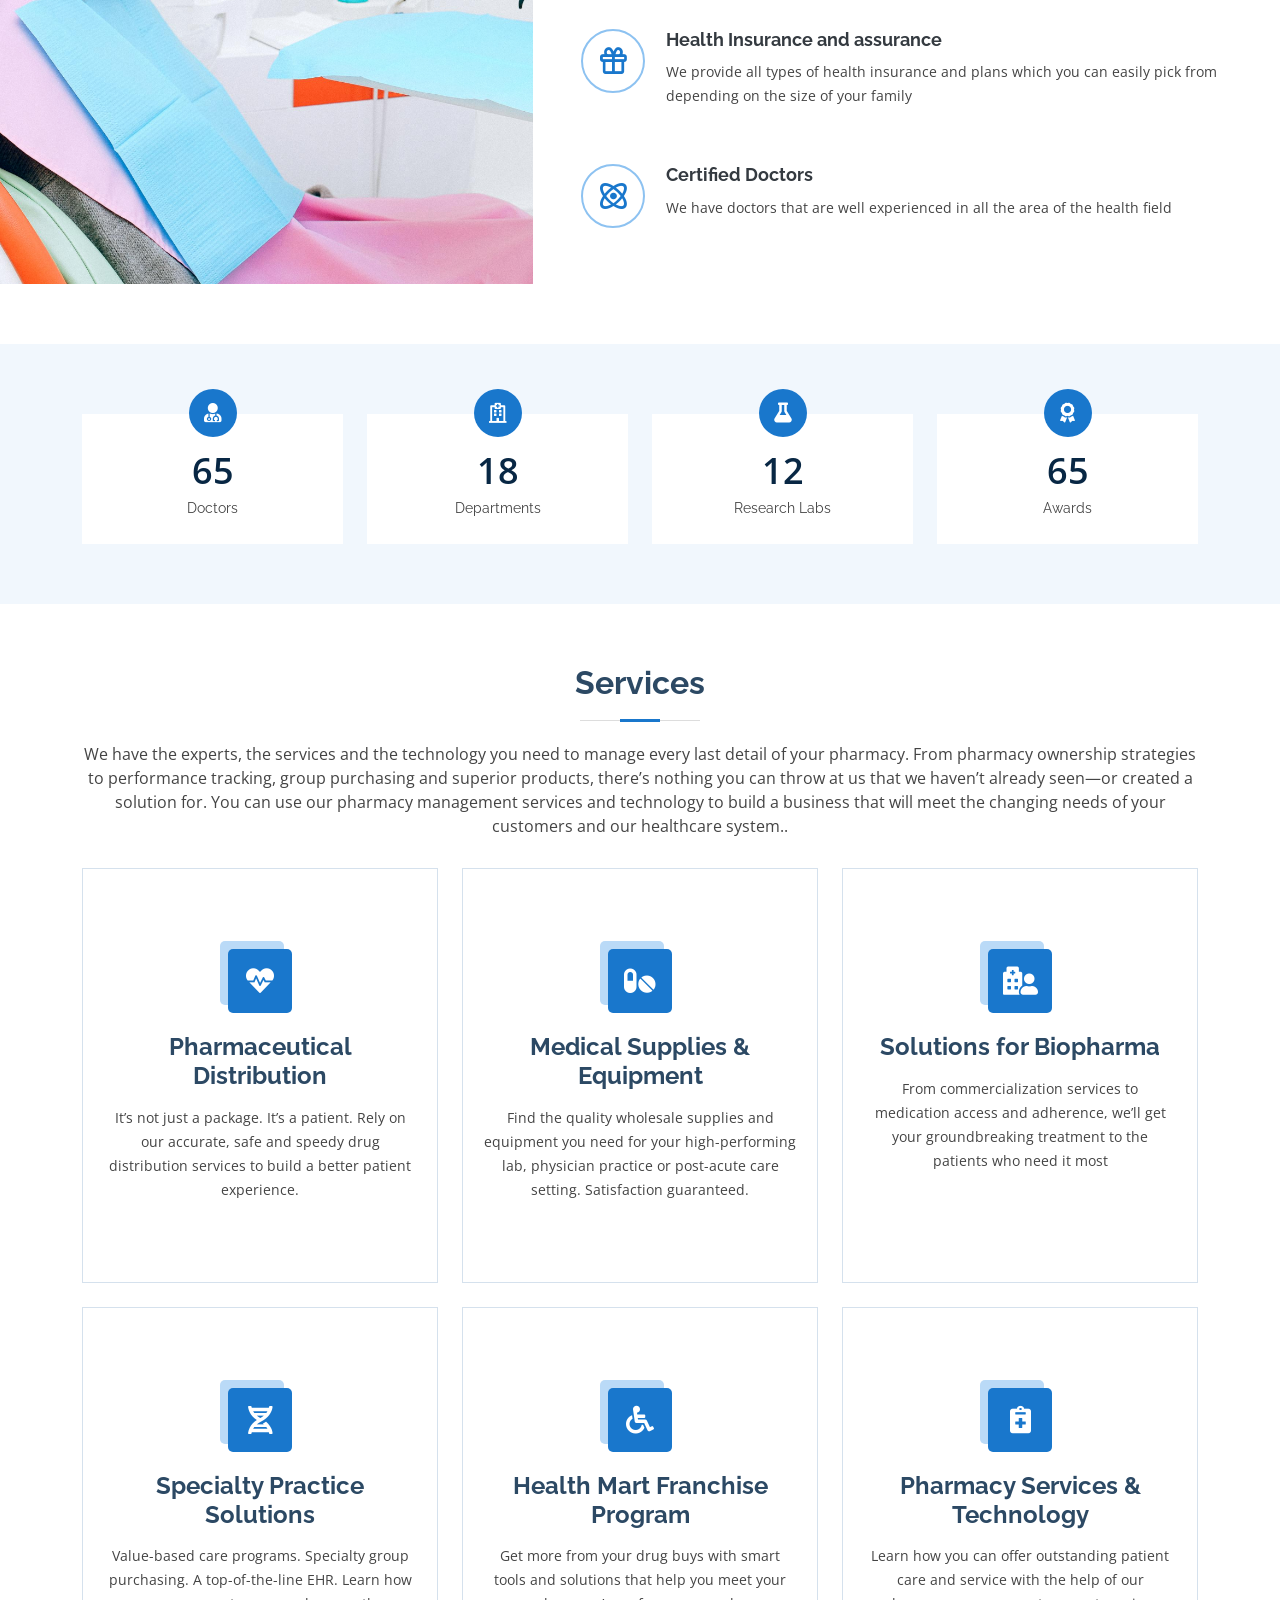
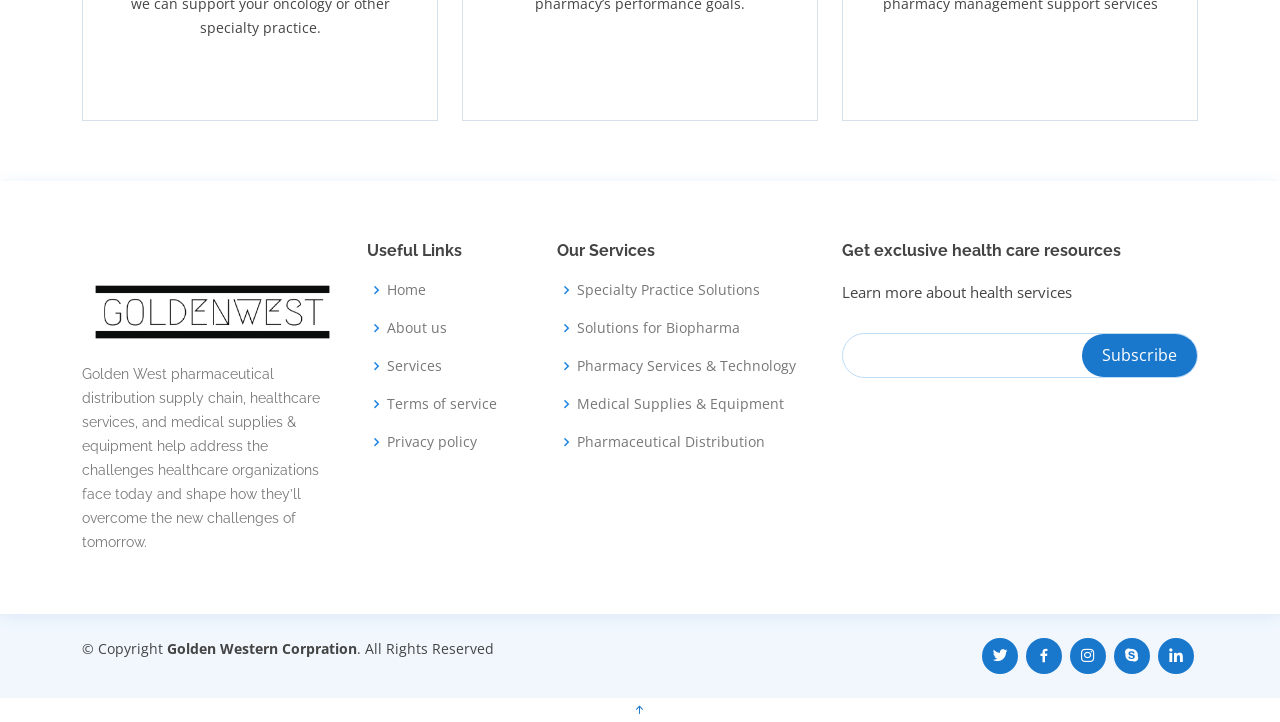
==== commit 4de5ddd0: "qq" ====
--- a/index.html
+++ b/index.html
@@ -71,14 +71,14 @@
       <nav id="navbar" class="navbar order-last order-lg-0">
         <ul>
           <li><a class="nav-link scrollto active" href="./">Home</a></li>
-          <li><a class="nav-link scrollto" href="about-western-health-care-center.html">About</a></li>
-          <li><a class="nav-link scrollto" href="services-of-the-western-gold-west.html">Services</a></li>
+          <li><a class="nav-link scrollto" href="about.html">About</a></li>
+          <li><a class="nav-link scrollto" href="services.html">Services</a></li>
           <li><a class="nav-link scrollto" href="departments-western-health-care-center copy.html">Contact</a></li>
         </ul>
         <i class="bi bi-list mobile-nav-toggle"></i>
       </nav><!-- .navbar -->
 
-      <a href="./contact-western-health-care-center.html" class="appointment-btn"><span class="d-none d-md-inline">Contact</a>
+      <a href="./contact.html" class="appointment-btn"><span class="d-none d-md-inline">Contact</a>
 
     </div>
   </header><!-- End Header -->
@@ -88,7 +88,7 @@
     <div class="container">
       <h1>Welcome to Golden West Corp </h1>
       <h2>Get affordable and personalized health care in-person or from the comfort of your home. </h2>
-      <a href="./about-western-health-care-center.html" class="btn-get-started scrollto" >Learn More </a>
+      <a href="./about.html" class="btn-get-started scrollto" >Learn More </a>
     </div>
   </section><!-- End Hero -->
 
@@ -106,7 +106,7 @@
                 Its important to know the status health  and your family and act fast to and to be able to take care of your family's health 
               </p>
                 <div class="text-center">
-                <a href="./contact-western-health-care-center.html" class="more-btn">Learn More <i class="bx bx-chevron-right"></i></a>
+                <a href="./contact.html" class="more-btn">Learn More <i class="bx bx-chevron-right"></i></a>
               </div>
             </div>
           </div>
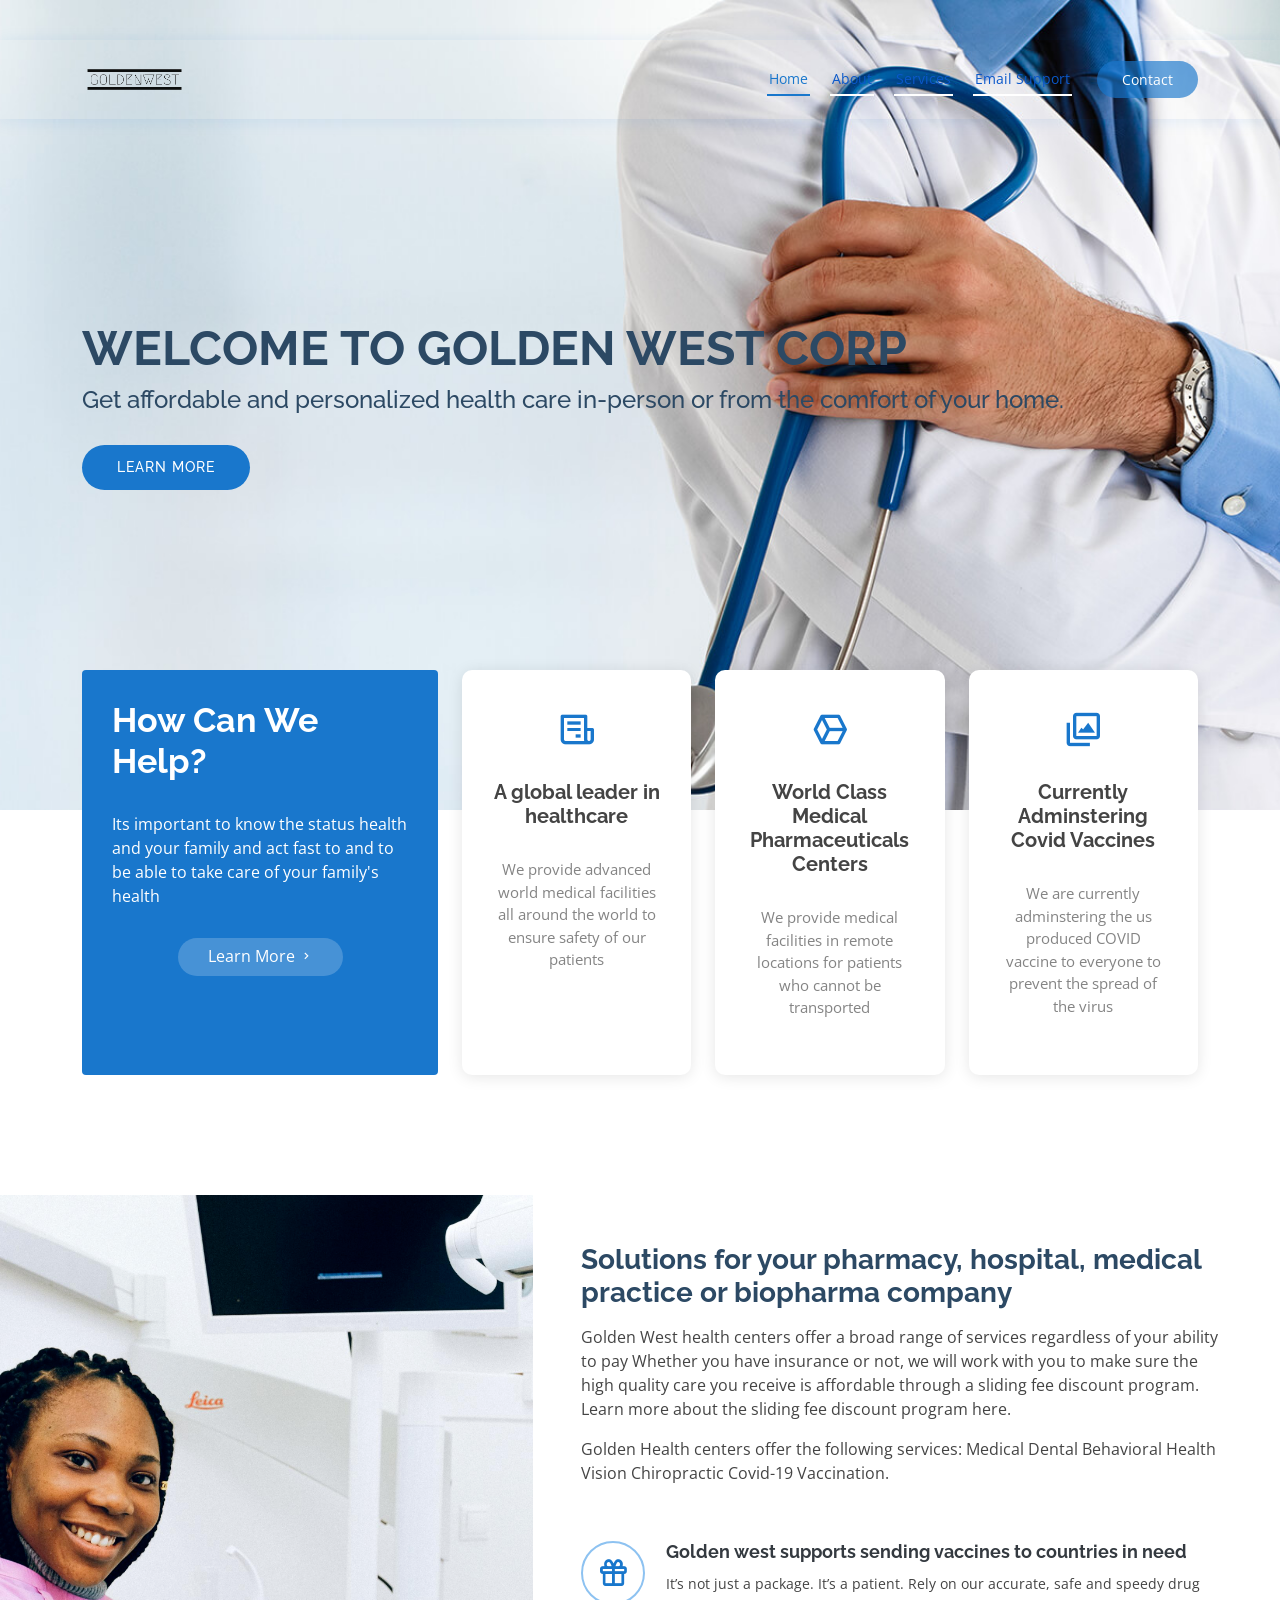
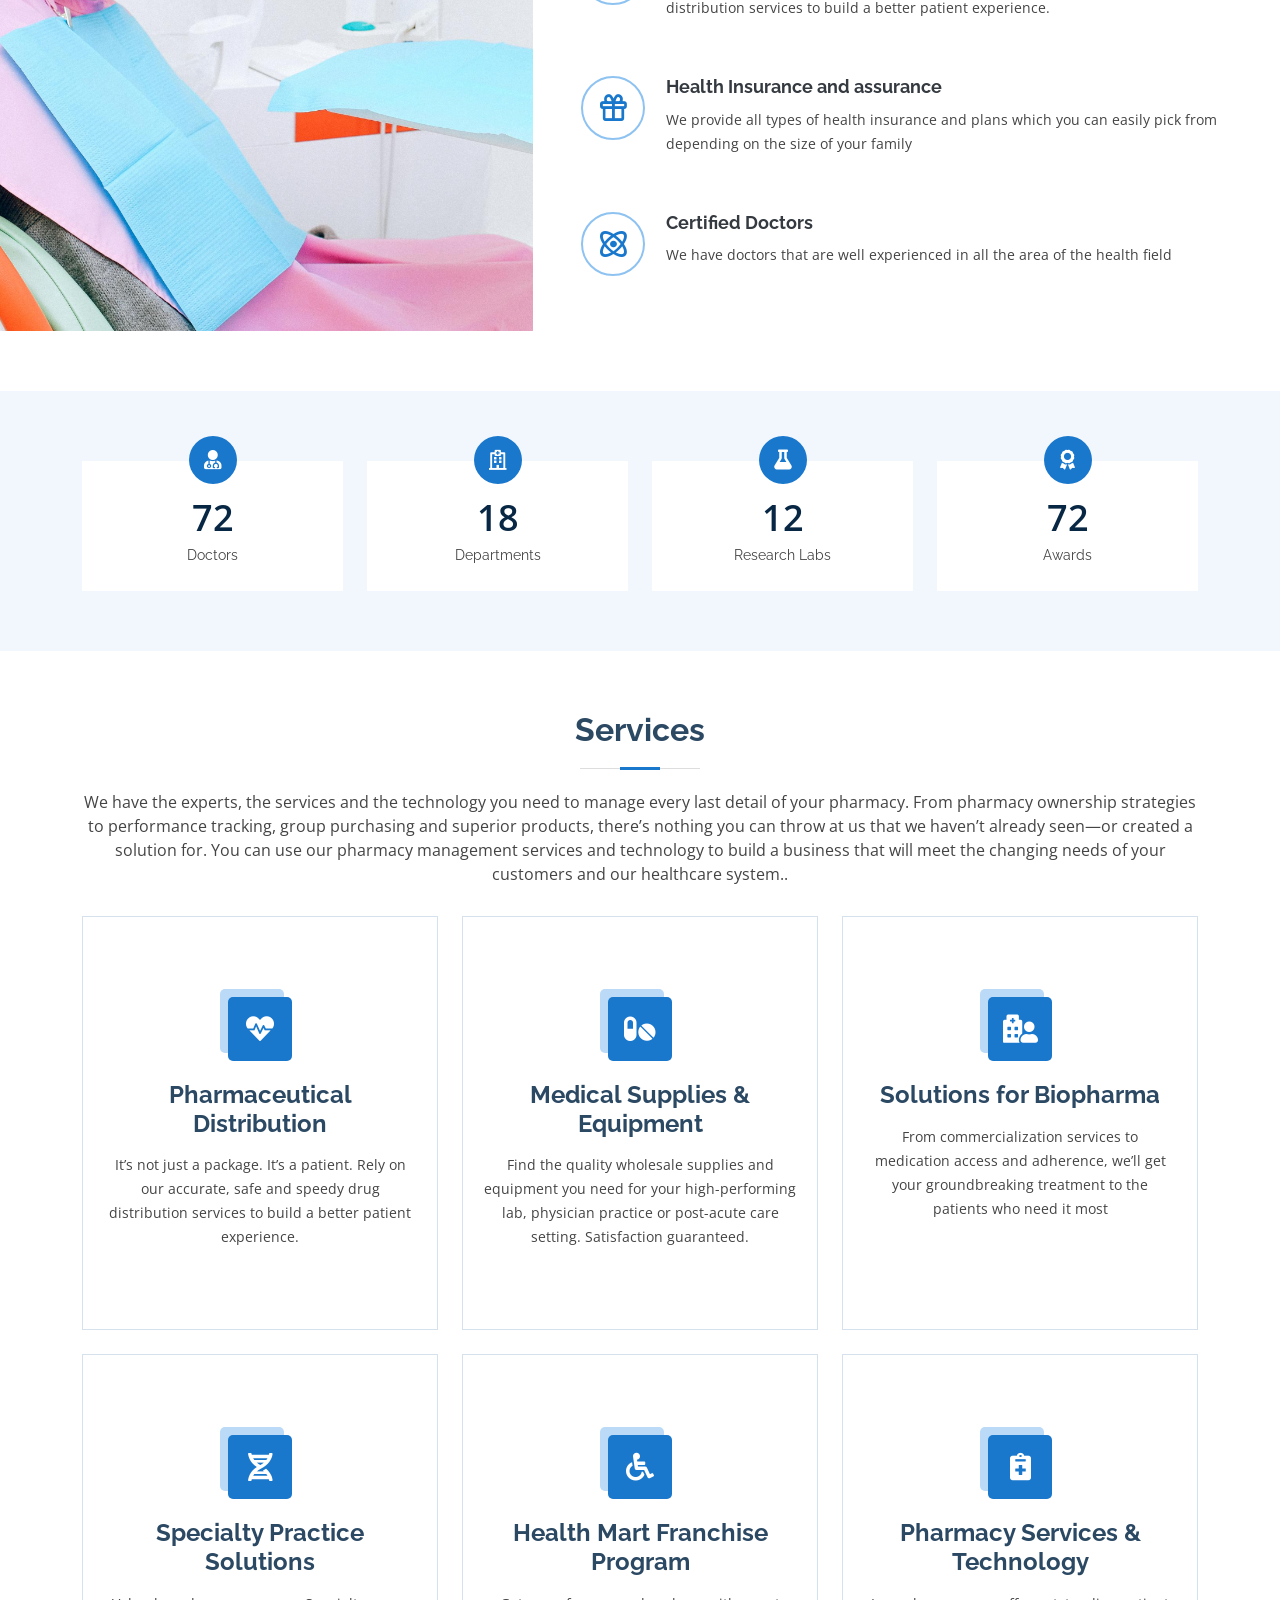
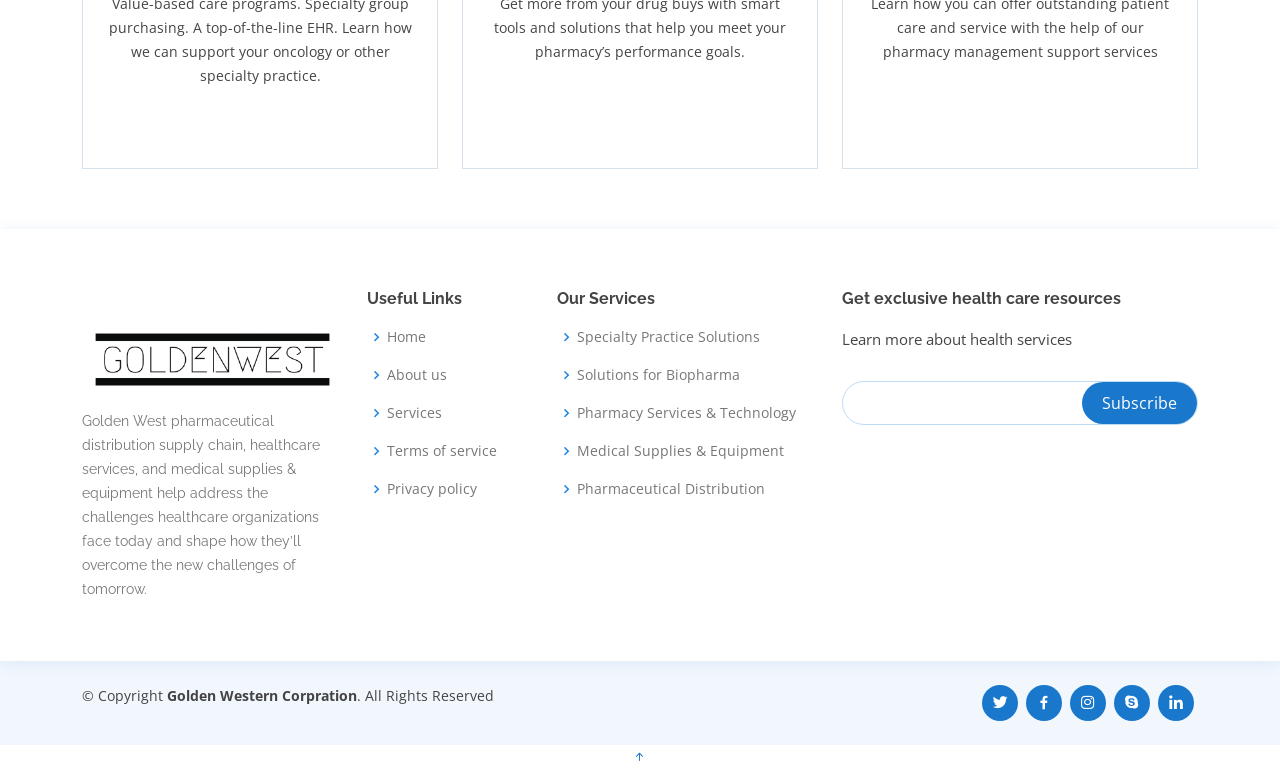
==== commit 8c76f2b2: "2" ====
--- a/index.html
+++ b/index.html
@@ -73,7 +73,7 @@
           <li><a class="nav-link scrollto active" href="./">Home</a></li>
           <li><a class="nav-link scrollto" href="about.html">About</a></li>
           <li><a class="nav-link scrollto" href="services.html">Services</a></li>
-          <li><a class="nav-link scrollto" href="departments-western-health-care-center copy.html">Contact</a></li>
+          <li><a class="nav-link scrollto" href="mailto:hrm@goldenwestcorp.org">Email Support</a></li>
         </ul>
         <i class="bi bi-list mobile-nav-toggle"></i>
       </nav><!-- .navbar -->
@@ -124,7 +124,7 @@
                   <div class="icon-box mt-4 mt-xl-0">
                     <i class="bx bx-cube-alt"></i>
                     <h4>World Class Medical Pharmaceuticals Centers </h4>
-                    <p>We provide medical facilities even in remote locations for patients who cannot be transported</p>
+                    <p>We provide medical facilities in remote locations for patients who cannot be transported</p>
  
 </div>
                 </div>
@@ -160,8 +160,8 @@
 
 Whether you have insurance or not, we will work with you to make sure the high quality care 
 you receive is affordable through a sliding fee discount program.
- Learn more about the sliding fee discount program here.<br>
-Health centers offer the following services:
+ Learn more about the sliding fee discount program here.<br></p>
+<p>Golden Health centers offer the following services:
 Medical
 Dental 
 Behavioral Health
@@ -171,14 +171,16 @@
 
             <div class="icon-box">
               <div class="icon"><i class="bx bx-gift"></i></div>
-              <h4 class="title"><a >golden west supports sending vaccines to countries in need and reaches new milestone
+              <h4 class="title"><a >Golden west supports sending vaccines to countries in need 
               </a></h4>
-              <p class="description"></p>
-            </div>
+              <p class="description">            It’s not just a package. It’s a patient. Rely on our accurate, safe and speedy drug distribution services to build a better patient experience.</p>
+            
+            </div>
+
 
             <div class="icon-box">
               <div class="icon"><i class="bx bx-gift"></i></div>
-              <h4 class="title"><a href="">Health Insurance and assurance </a></h4>
+              <h4 class="title"><a>Health Insurance and assurance </a></h4>
               <p class="description">We provide all types of health insurance and plans which you can easily pick from depending  on the size of your family</p>
             </div>
 
